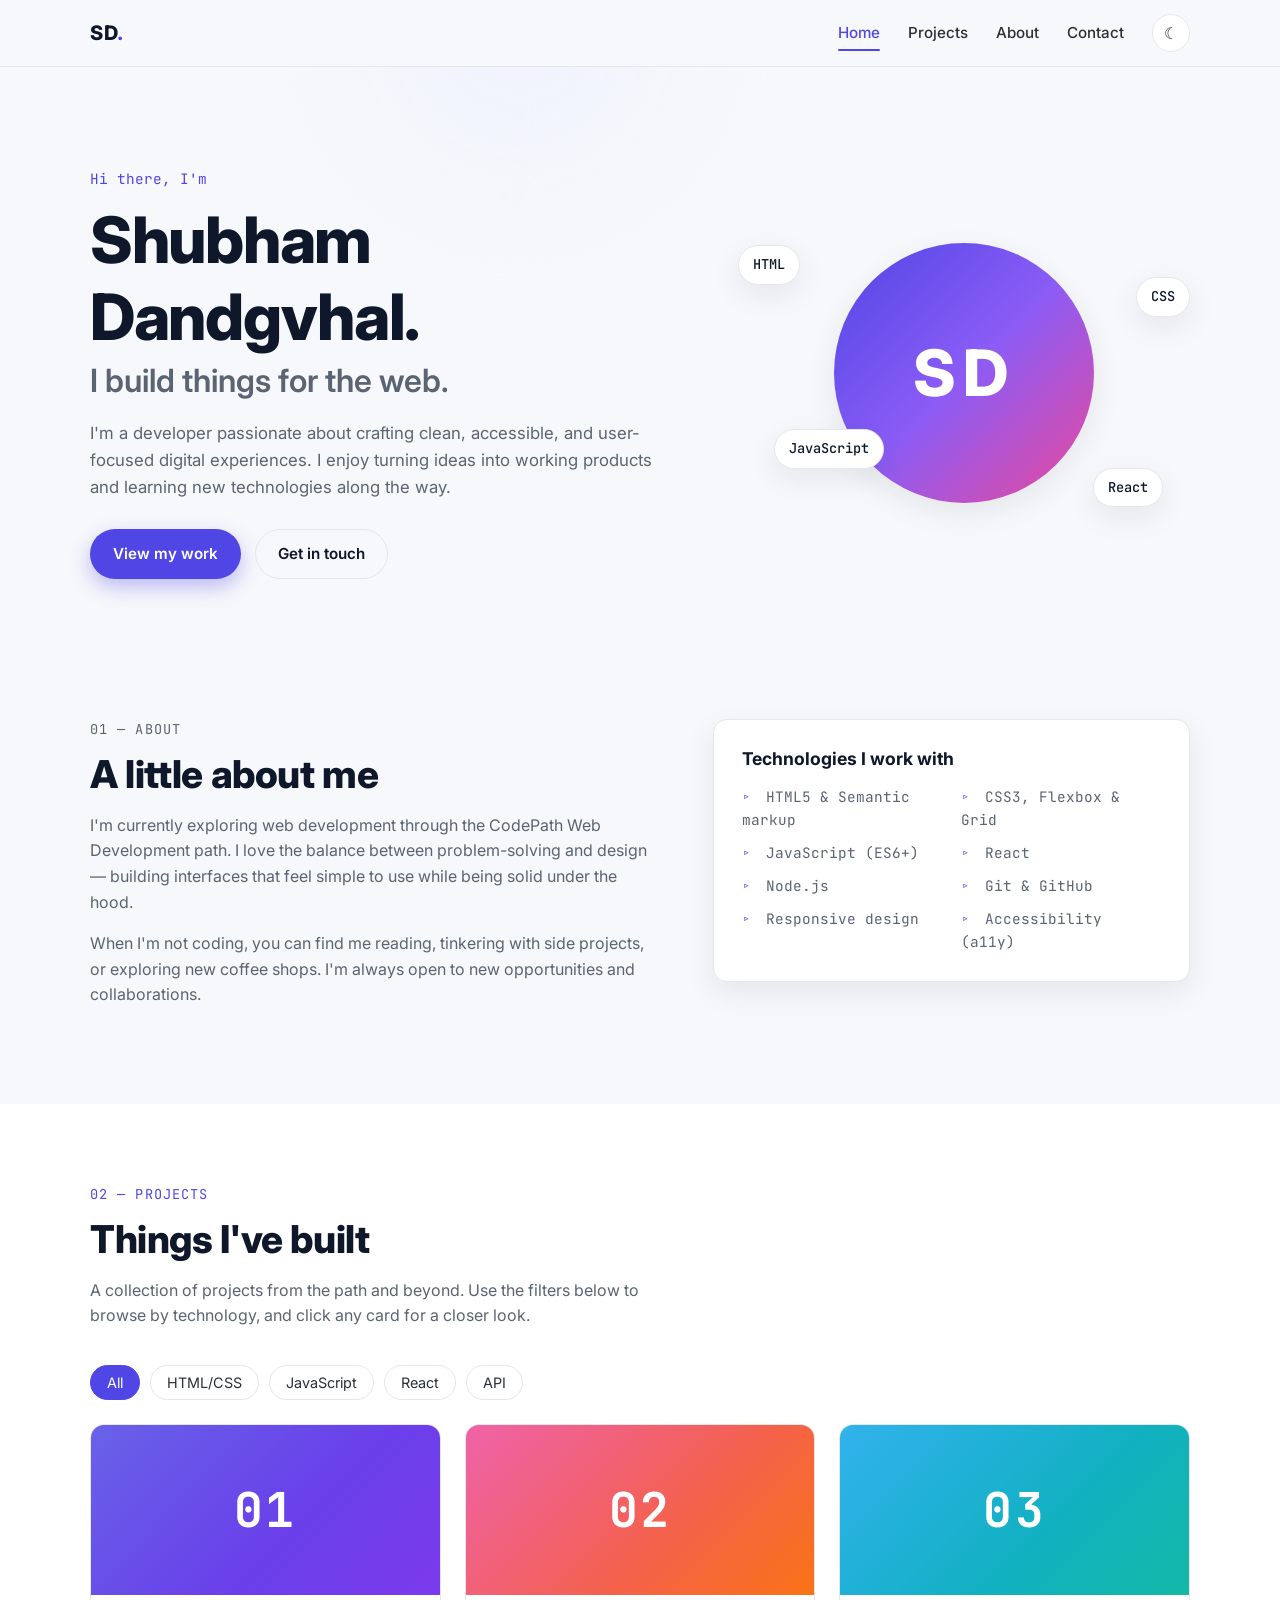
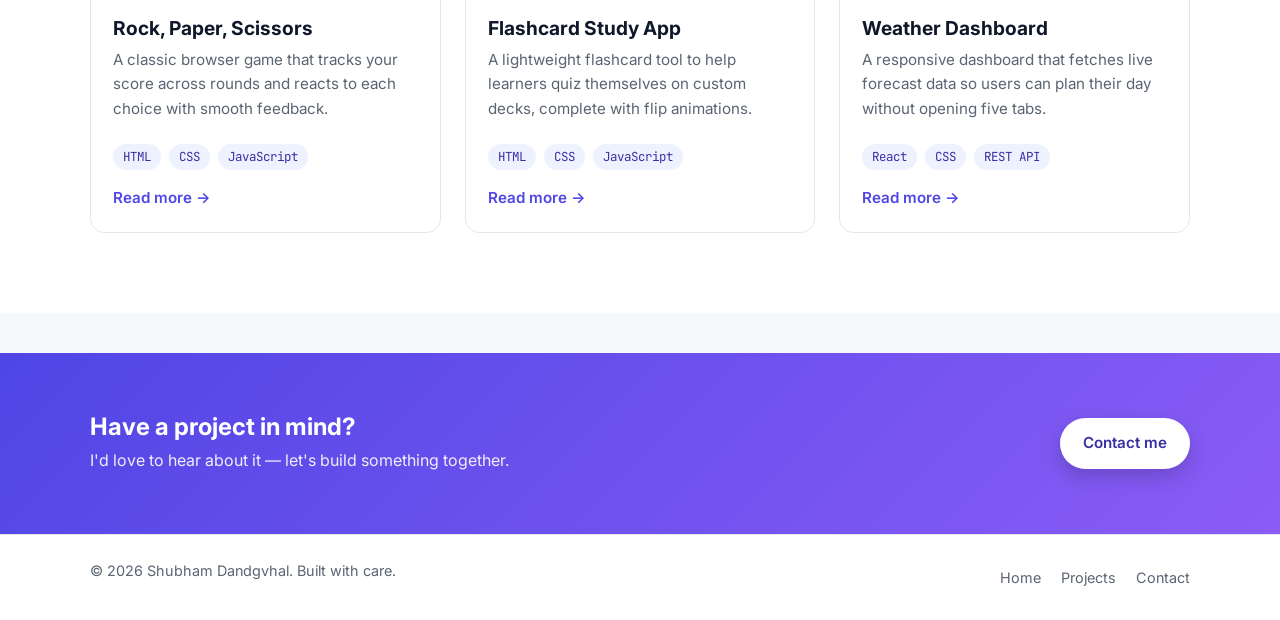
==== index.html @ f5898e4b "Build personal portfolio site Static portfolio built with HTML, CSS, and vanilla JavaScript: - Home " ====
<!DOCTYPE html>
<html lang="en">
<head>
  <meta charset="UTF-8" />
  <meta name="viewport" content="width=device-width, initial-scale=1.0" />
  <title>Shubham Dandgvhal — Portfolio</title>
  <meta name="description" content="Personal portfolio of Shubham Dandgvhal — web developer and software engineer." />
  <link rel="stylesheet" href="css/styles.css" />
  <link rel="preconnect" href="https://fonts.googleapis.com" />
  <link rel="preconnect" href="https://fonts.gstatic.com" crossorigin />
  <link href="https://fonts.googleapis.com/css2?family=Inter:wght@400;500;600;700;800&family=JetBrains+Mono:wght@400;500&display=swap" rel="stylesheet" />
</head>
<body>
  <header class="site-header">
    <div class="container nav">
      <a href="index.html" class="logo">SD<span class="dot">.</span></a>
      <button class="nav-toggle" aria-label="Toggle navigation" aria-expanded="false">
        <span></span><span></span><span></span>
      </button>
      <nav class="nav-links" aria-label="Primary">
        <a href="index.html" class="active">Home</a>
        <a href="index.html#projects">Projects</a>
        <a href="index.html#about">About</a>
        <a href="contact.html">Contact</a>
      </nav>
    </div>
  </header>

  <main>
    <section class="hero">
      <div class="container hero-grid">
        <div class="hero-text">
          <p class="eyebrow">Hi there, I'm</p>
          <h1>Shubham Dandgvhal.</h1>
          <h2 class="tagline">I build things for the web.</h2>
          <p class="lead">
            I'm a developer passionate about crafting clean, accessible, and
            user-focused digital experiences. I enjoy turning ideas into working
            products and learning new technologies along the way.
          </p>
          <div class="hero-cta">
            <a href="#projects" class="btn btn-primary">View my work</a>
            <a href="contact.html" class="btn btn-ghost">Get in touch</a>
          </div>
        </div>
        <div class="hero-visual" aria-hidden="true">
          <div class="avatar">
            <span class="avatar-initials">SD</span>
          </div>
          <div class="floating-tag tag-1">HTML</div>
          <div class="floating-tag tag-2">CSS</div>
          <div class="floating-tag tag-3">JavaScript</div>
          <div class="floating-tag tag-4">React</div>
        </div>
      </div>
    </section>

    <section id="about" class="section">
      <div class="container about-grid">
        <div>
          <p class="section-eyebrow">01 — About</p>
          <h2 class="section-title">A little about me</h2>
          <p>
            I'm currently exploring web development through the CodePath Web
            Development path. I love the balance between problem-solving and
            design — building interfaces that feel simple to use while being
            solid under the hood.
          </p>
          <p>
            When I'm not coding, you can find me reading, tinkering with side
            projects, or exploring new coffee shops. I'm always open to new
            opportunities and collaborations.
          </p>
        </div>
        <div class="skills">
          <h3>Technologies I work with</h3>
          <ul class="skill-list">
            <li>HTML5 &amp; Semantic markup</li>
            <li>CSS3, Flexbox &amp; Grid</li>
            <li>JavaScript (ES6+)</li>
            <li>React</li>
            <li>Node.js</li>
            <li>Git &amp; GitHub</li>
            <li>Responsive design</li>
            <li>Accessibility (a11y)</li>
          </ul>
        </div>
      </div>
    </section>

    <section id="projects" class="section section-alt">
      <div class="container">
        <p class="section-eyebrow">02 — Projects</p>
        <h2 class="section-title">Things I've built</h2>
        <p class="section-sub">
          A collection of projects from the path and beyond. Use the filters
          below to browse by technology, and click any card for a closer look.
        </p>

        <div class="filter-bar" role="tablist" aria-label="Filter projects">
          <button class="filter-btn active" type="button" data-filter="all">All</button>
          <button class="filter-btn" type="button" data-filter="html">HTML/CSS</button>
          <button class="filter-btn" type="button" data-filter="javascript">JavaScript</button>
          <button class="filter-btn" type="button" data-filter="react">React</button>
          <button class="filter-btn" type="button" data-filter="api">API</button>
        </div>

        <div class="project-grid">
          <article class="project-card" data-tags="html css javascript">
            <div class="project-thumb thumb-1" aria-hidden="true">
              <span>01</span>
            </div>
            <div class="project-body">
              <h3>Rock, Paper, Scissors</h3>
              <p>
                A classic browser game that tracks your score across rounds and
                reacts to each choice with smooth feedback.
              </p>
              <ul class="tech-list">
                <li>HTML</li><li>CSS</li><li>JavaScript</li>
              </ul>
              <a href="projects/rock-paper-scissors.html" class="card-link">
                Read more <span aria-hidden="true">→</span>
              </a>
            </div>
          </article>

          <article class="project-card" data-tags="html css javascript">
            <div class="project-thumb thumb-2" aria-hidden="true">
              <span>02</span>
            </div>
            <div class="project-body">
              <h3>Flashcard Study App</h3>
              <p>
                A lightweight flashcard tool to help learners quiz themselves on
                custom decks, complete with flip animations.
              </p>
              <ul class="tech-list">
                <li>HTML</li><li>CSS</li><li>JavaScript</li>
              </ul>
              <a href="projects/flashcards.html" class="card-link">
                Read more <span aria-hidden="true">→</span>
              </a>
            </div>
          </article>

          <article class="project-card" data-tags="react css api javascript">
            <div class="project-thumb thumb-3" aria-hidden="true">
              <span>03</span>
            </div>
            <div class="project-body">
              <h3>Weather Dashboard</h3>
              <p>
                A responsive dashboard that fetches live forecast data so users
                can plan their day without opening five tabs.
              </p>
              <ul class="tech-list">
                <li>React</li><li>CSS</li><li>REST API</li>
              </ul>
              <a href="projects/weather-dashboard.html" class="card-link">
                Read more <span aria-hidden="true">→</span>
              </a>
            </div>
          </article>
        </div>
      </div>
    </section>

    <section class="cta-band">
      <div class="container cta-inner">
        <div>
          <h2>Have a project in mind?</h2>
          <p>I'd love to hear about it — let's build something together.</p>
        </div>
        <a href="contact.html" class="btn btn-primary">Contact me</a>
      </div>
    </section>
  </main>

  <footer class="site-footer">
    <div class="container footer-inner">
      <p>&copy; <span id="year"></span> Shubham Dandgvhal. Built with care.</p>
      <ul class="footer-links">
        <li><a href="index.html">Home</a></li>
        <li><a href="index.html#projects">Projects</a></li>
        <li><a href="contact.html">Contact</a></li>
      </ul>
    </div>
  </footer>

  <script src="js/script.js"></script>
</body>
</html>
---- css/styles.css ----
/* =========================================================
   Portfolio — Shubham Dandgvhal
   A clean, responsive, accessible theme.
   ========================================================= */

/* ---------- Reset & base ---------- */
*, *::before, *::after { box-sizing: border-box; }
html { scroll-behavior: smooth; }
body {
  margin: 0;
  font-family: 'Inter', system-ui, -apple-system, Segoe UI, Roboto, sans-serif;
  color: var(--text);
  background: var(--bg);
  line-height: 1.6;
  -webkit-font-smoothing: antialiased;
  transition: background 0.25s ease, color 0.25s ease;
}
img { max-width: 100%; display: block; }
a { color: var(--accent); text-decoration: none; }
a:hover { text-decoration: underline; }
h1, h2, h3, h4 { line-height: 1.2; margin: 0 0 0.5em; color: var(--heading); }
p { margin: 0 0 1em; }
ul { margin: 0; padding: 0; list-style: none; }

/* ---------- Theme variables ---------- */
:root {
  --bg: #f7f8fb;
  --bg-alt: #ffffff;
  --surface: #ffffff;
  --text: #2a2f3a;
  --muted: #5b6472;
  --heading: #0f172a;
  --border: #e5e7eb;
  --accent: #4f46e5;
  --accent-soft: #eef2ff;
  --accent-strong: #3730a3;
  --shadow: 0 10px 30px rgba(15, 23, 42, 0.08);
  --radius: 14px;
  --radius-sm: 8px;
  --max-width: 1100px;
}
[data-theme="dark"] {
  --bg: #0b0f1a;
  --bg-alt: #111827;
  --surface: #161d2e;
  --text: #d7dce6;
  --muted: #9aa3b2;
  --heading: #f4f6fb;
  --border: #1f2a40;
  --accent: #8b8cff;
  --accent-soft: #1b2240;
  --accent-strong: #c4c5ff;
  --shadow: 0 10px 30px rgba(0, 0, 0, 0.45);
}

/* ---------- Layout ---------- */
.container {
  width: min(var(--max-width), 92%);
  margin-inline: auto;
}
.section { padding: 80px 0; }
.section-alt { background: var(--bg-alt); }
.page-top { padding-top: 120px; }

/* ---------- Header / Nav ---------- */
.site-header {
  position: sticky;
  top: 0;
  z-index: 50;
  background: color-mix(in srgb, var(--bg) 85%, transparent);
  backdrop-filter: blur(12px);
  -webkit-backdrop-filter: blur(12px);
  border-bottom: 1px solid var(--border);
}
.nav {
  display: flex;
  justify-content: space-between;
  align-items: center;
  padding: 14px 0;
  gap: 12px;
}
.logo {
  font-weight: 800;
  font-size: 1.25rem;
  color: var(--heading);
  letter-spacing: 0.5px;
}
.logo:hover { text-decoration: none; }
.logo .dot { color: var(--accent); }
.nav-links {
  display: flex;
  gap: 28px;
  align-items: center;
}
.nav-links a {
  color: var(--text);
  font-weight: 500;
  font-size: 0.95rem;
  position: relative;
}
.nav-links a:hover { color: var(--accent); text-decoration: none; }
.nav-links a.active { color: var(--accent); }
.nav-links a.active::after {
  content: '';
  position: absolute;
  left: 0; right: 0; bottom: -6px;
  height: 2px; background: var(--accent);
  border-radius: 2px;
}
.theme-toggle {
  background: var(--surface);
  border: 1px solid var(--border);
  color: var(--text);
  width: 38px; height: 38px;
  border-radius: 50%;
  cursor: pointer;
  font-size: 1rem;
  display: inline-flex;
  align-items: center;
  justify-content: center;
  transition: transform 0.2s ease, background 0.2s ease;
}
.theme-toggle:hover { transform: rotate(15deg); background: var(--accent-soft); }

.nav-toggle {
  display: none;
  background: transparent;
  border: 0;
  width: 40px; height: 40px;
  cursor: pointer;
  padding: 8px;
}
.nav-toggle span {
  display: block;
  height: 2px;
  background: var(--heading);
  margin: 5px 0;
  border-radius: 2px;
  transition: transform 0.2s ease, opacity 0.2s ease;
}
.nav-toggle[aria-expanded="true"] span:nth-child(1) { transform: translateY(7px) rotate(45deg); }
.nav-toggle[aria-expanded="true"] span:nth-child(2) { opacity: 0; }
.nav-toggle[aria-expanded="true"] span:nth-child(3) { transform: translateY(-7px) rotate(-45deg); }

/* ---------- Buttons ---------- */
.btn {
  display: inline-block;
  padding: 12px 22px;
  border-radius: 999px;
  font-weight: 600;
  font-size: 0.95rem;
  cursor: pointer;
  border: 1px solid transparent;
  transition: transform 0.15s ease, background 0.2s ease, box-shadow 0.2s ease, color 0.2s ease;
}
.btn:hover { text-decoration: none; transform: translateY(-1px); }
.btn-primary {
  background: var(--accent);
  color: #fff;
  box-shadow: 0 8px 20px rgba(79, 70, 229, 0.35);
}
.btn-primary:hover { background: var(--accent-strong); color: #fff; }
.btn-ghost {
  background: transparent;
  color: var(--heading);
  border-color: var(--border);
}
.btn-ghost:hover { background: var(--accent-soft); color: var(--accent-strong); }

/* ---------- Hero ---------- */
.hero { padding: 100px 0 60px; position: relative; overflow: hidden; }
.hero::before {
  content: '';
  position: absolute;
  inset: -50% 40% auto auto;
  width: 500px; height: 500px;
  background: radial-gradient(circle, var(--accent-soft), transparent 60%);
  filter: blur(40px);
  z-index: 0;
}
.hero-grid {
  display: grid;
  grid-template-columns: 1.3fr 1fr;
  gap: 60px;
  align-items: center;
  position: relative;
  z-index: 1;
}
.eyebrow {
  color: var(--accent);
  font-family: 'JetBrains Mono', monospace;
  font-size: 0.9rem;
  margin-bottom: 12px;
}
.hero h1 {
  font-size: clamp(2.4rem, 5vw, 4rem);
  font-weight: 800;
  margin-bottom: 6px;
  letter-spacing: -0.02em;
}
.tagline {
  font-size: clamp(1.4rem, 3vw, 2rem);
  color: var(--muted);
  font-weight: 600;
  margin-bottom: 20px;
}
.lead {
  font-size: 1.05rem;
  max-width: 52ch;
  color: var(--muted);
  margin-bottom: 28px;
}
.hero-cta {
  display: flex;
  gap: 14px;
  flex-wrap: wrap;
}

.hero-visual {
  position: relative;
  display: flex;
  align-items: center;
  justify-content: center;
  min-height: 320px;
}
.avatar {
  width: 260px;
  height: 260px;
  border-radius: 50%;
  background: linear-gradient(135deg, var(--accent), #8b5cf6 50%, #ec4899);
  display: flex;
  align-items: center;
  justify-content: center;
  color: #fff;
  font-size: 4rem;
  font-weight: 800;
  letter-spacing: 0.1em;
  box-shadow: var(--shadow);
  position: relative;
  animation: floaty 6s ease-in-out infinite;
}
@keyframes floaty {
  0%, 100% { transform: translateY(0); }
  50% { transform: translateY(-10px); }
}
.floating-tag {
  position: absolute;
  background: var(--surface);
  border: 1px solid var(--border);
  color: var(--heading);
  padding: 8px 14px;
  border-radius: 999px;
  font-family: 'JetBrains Mono', monospace;
  font-size: 0.85rem;
  font-weight: 500;
  box-shadow: var(--shadow);
  animation: floaty 5s ease-in-out infinite;
}
.tag-1 { top: 10%; left: 0; animation-delay: 0s; }
.tag-2 { top: 20%; right: 0; animation-delay: 1.2s; }
.tag-3 { bottom: 20%; left: 8%; animation-delay: 0.6s; }
.tag-4 { bottom: 8%; right: 6%; animation-delay: 1.8s; }

/* ---------- Section titles ---------- */
.section-eyebrow {
  color: var(--accent);
  font-family: 'JetBrains Mono', monospace;
  font-size: 0.85rem;
  margin-bottom: 10px;
  text-transform: uppercase;
  letter-spacing: 0.08em;
}
.section-title {
  font-size: clamp(1.8rem, 3vw, 2.4rem);
  font-weight: 800;
  margin-bottom: 16px;
  letter-spacing: -0.01em;
}
.section-sub {
  max-width: 60ch;
  color: var(--muted);
  margin-bottom: 36px;
}

/* ---------- About ---------- */
.about-grid {
  display: grid;
  grid-template-columns: 1.2fr 1fr;
  gap: 50px;
  align-items: start;
}
.about-grid p { color: var(--muted); }
.skills {
  background: var(--surface);
  padding: 28px;
  border-radius: var(--radius);
  border: 1px solid var(--border);
  box-shadow: var(--shadow);
}
.skills h3 { font-size: 1.1rem; margin-bottom: 16px; }
.skill-list {
  display: grid;
  grid-template-columns: 1fr 1fr;
  gap: 10px 20px;
  font-family: 'JetBrains Mono', monospace;
  font-size: 0.9rem;
  color: var(--muted);
}
.skill-list li::before {
  content: '▹ ';
  color: var(--accent);
  margin-right: 6px;
}

/* ---------- Project filter ---------- */
.filter-bar {
  display: flex;
  gap: 10px;
  flex-wrap: wrap;
  margin-bottom: 24px;
}
.filter-btn {
  background: var(--surface);
  border: 1px solid var(--border);
  color: var(--text);
  padding: 8px 16px;
  border-radius: 999px;
  cursor: pointer;
  font-family: inherit;
  font-size: 0.9rem;
  transition: all 0.2s ease;
}
.filter-btn:hover { border-color: var(--accent); color: var(--accent); }
.filter-btn.active {
  background: var(--accent);
  color: #fff;
  border-color: var(--accent);
}

/* ---------- Projects ---------- */
.project-grid {
  display: grid;
  grid-template-columns: repeat(auto-fit, minmax(280px, 1fr));
  gap: 24px;
}
.project-card {
  background: var(--surface);
  border: 1px solid var(--border);
  border-radius: var(--radius);
  overflow: hidden;
  display: flex;
  flex-direction: column;
  transition: transform 0.25s ease, box-shadow 0.25s ease, border-color 0.25s ease;
}
.project-card.hidden { display: none; }
.project-card:hover {
  transform: translateY(-6px);
  box-shadow: var(--shadow);
  border-color: color-mix(in srgb, var(--accent) 40%, var(--border));
}
.project-thumb {
  height: 170px;
  display: flex;
  align-items: center;
  justify-content: center;
  color: #fff;
  font-family: 'JetBrains Mono', monospace;
  font-size: 3rem;
  font-weight: 700;
  letter-spacing: 0.05em;
  position: relative;
  overflow: hidden;
}
.project-thumb::after {
  content: '';
  position: absolute;
  inset: 0;
  background: linear-gradient(135deg, rgba(255,255,255,0.15), transparent 60%);
}
.project-thumb span { position: relative; z-index: 1; }
.thumb-1 { background: linear-gradient(135deg, #4f46e5, #7c3aed); }
.thumb-2 { background: linear-gradient(135deg, #ec4899, #f97316); }
.thumb-3 { background: linear-gradient(135deg, #0ea5e9, #14b8a6); }
.thumb-4 { background: linear-gradient(135deg, #22c55e, #06b6d4); }
.project-body { padding: 22px; display: flex; flex-direction: column; flex: 1; }
.project-body h3 { font-size: 1.2rem; margin-bottom: 8px; }
.project-body p { color: var(--muted); font-size: 0.95rem; }
.tech-list {
  display: flex;
  flex-wrap: wrap;
  gap: 8px;
  margin: 8px 0 16px;
  font-family: 'JetBrains Mono', monospace;
  font-size: 0.78rem;
  color: var(--muted);
}
.tech-list li {
  background: var(--accent-soft);
  color: var(--accent-strong);
  padding: 3px 10px;
  border-radius: 999px;
}
.card-link {
  margin-top: auto;
  font-weight: 600;
  font-size: 0.95rem;
  color: var(--accent);
}
.card-link:hover { text-decoration: none; color: var(--accent-strong); }

/* ---------- CTA band ---------- */
.cta-band {
  background: linear-gradient(135deg, var(--accent), #8b5cf6);
  color: #fff;
  padding: 60px 0;
  margin-top: 40px;
}
.cta-band h2 { color: #fff; margin-bottom: 6px; }
.cta-band p { color: rgba(255,255,255,0.9); margin: 0; }
.cta-inner {
  display: flex;
  justify-content: space-between;
  align-items: center;
  gap: 24px;
  flex-wrap: wrap;
}
.cta-band .btn-primary {
  background: #fff;
  color: var(--accent-strong);
  box-shadow: 0 8px 20px rgba(0,0,0,0.18);
}
.cta-band .btn-primary:hover { background: #f5f3ff; color: var(--accent-strong); }

/* ---------- Footer ---------- */
.site-footer {
  border-top: 1px solid var(--border);
  padding: 24px 0;
  background: var(--bg-alt);
}
.footer-inner {
  display: flex;
  justify-content: space-between;
  align-items: center;
  gap: 12px;
  flex-wrap: wrap;
  font-size: 0.9rem;
  color: var(--muted);
}
.footer-links { display: flex; gap: 20px; }
.footer-links a { color: var(--muted); }
.footer-links a:hover { color: var(--accent); }

/* ---------- Contact page ---------- */
.contact-grid {
  display: grid;
  grid-template-columns: repeat(auto-fit, minmax(200px, 1fr));
  gap: 18px;
  margin: 30px 0 50px;
}
.contact-card {
  background: var(--surface);
  border: 1px solid var(--border);
  border-radius: var(--radius);
  padding: 24px;
  color: var(--text);
  transition: transform 0.2s ease, border-color 0.2s ease, box-shadow 0.2s ease;
  display: block;
}
.contact-card:hover {
  transform: translateY(-4px);
  text-decoration: none;
  border-color: var(--accent);
  box-shadow: var(--shadow);
}
.contact-card h3 { font-size: 1.05rem; margin-bottom: 4px; }
.contact-card p { color: var(--muted); font-size: 0.9rem; margin: 0; }
.contact-icon {
  width: 44px; height: 44px;
  border-radius: 12px;
  background: var(--accent-soft);
  color: var(--accent-strong);
  font-weight: 800;
  font-family: 'JetBrains Mono', monospace;
  display: inline-flex;
  align-items: center;
  justify-content: center;
  margin-bottom: 14px;
}

.contact-form-wrap {
  background: var(--surface);
  border: 1px solid var(--border);
  border-radius: var(--radius);
  padding: 32px;
  max-width: 640px;
  box-shadow: var(--shadow);
}
.contact-form-wrap h2 { margin-bottom: 4px; }
.contact-form-wrap .muted { color: var(--muted); font-size: 0.9rem; margin-bottom: 20px; }
.contact-form label {
  display: block;
  font-size: 0.9rem;
  font-weight: 500;
  color: var(--heading);
  margin-bottom: 14px;
}
.contact-form input,
.contact-form textarea {
  width: 100%;
  margin-top: 6px;
  padding: 11px 14px;
  background: var(--bg);
  border: 1px solid var(--border);
  border-radius: var(--radius-sm);
  font: inherit;
  color: var(--text);
  transition: border-color 0.15s ease, box-shadow 0.15s ease;
}
.contact-form input:focus,
.contact-form textarea:focus {
  outline: none;
  border-color: var(--accent);
  box-shadow: 0 0 0 3px var(--accent-soft);
}
.contact-form textarea { resize: vertical; min-height: 120px; }
.form-row { display: grid; grid-template-columns: 1fr 1fr; gap: 16px; }
.form-status {
  margin-top: 14px;
  font-size: 0.95rem;
  color: #16a34a;
  min-height: 1.2em;
}
.form-status.error { color: #dc2626; }

/* ---------- Project detail ---------- */
.project-hero {
  padding: 120px 0 40px;
}
.breadcrumb {
  font-size: 0.9rem;
  color: var(--muted);
  margin-bottom: 12px;
  font-family: 'JetBrains Mono', monospace;
}
.breadcrumb a { color: var(--muted); }
.breadcrumb a:hover { color: var(--accent); text-decoration: none; }
.project-hero h1 {
  font-size: clamp(2rem, 4vw, 3rem);
  letter-spacing: -0.01em;
  margin-bottom: 10px;
}
.project-hero .summary {
  font-size: 1.1rem;
  color: var(--muted);
  max-width: 60ch;
  margin-bottom: 24px;
}
.project-meta {
  display: flex;
  flex-wrap: wrap;
  gap: 28px;
  padding: 20px 0;
  border-top: 1px solid var(--border);
  border-bottom: 1px solid var(--border);
  margin-bottom: 40px;
  font-size: 0.9rem;
}
.project-meta strong {
  display: block;
  color: var(--muted);
  font-weight: 500;
  font-size: 0.8rem;
  text-transform: uppercase;
  letter-spacing: 0.06em;
  margin-bottom: 4px;
}
.project-content {
  display: grid;
  grid-template-columns: 2fr 1fr;
  gap: 50px;
  padding-bottom: 80px;
}
.project-content h2 {
  font-size: 1.4rem;
  margin-top: 28px;
}
.project-content h2:first-child { margin-top: 0; }
.project-content p, .project-content li { color: var(--muted); }
.project-content ul {
  list-style: disc;
  padding-left: 20px;
}
.project-content li { margin-bottom: 6px; }
.project-sidebar {
  background: var(--surface);
  border: 1px solid var(--border);
  border-radius: var(--radius);
  padding: 24px;
  box-shadow: var(--shadow);
  height: fit-content;
  position: sticky;
  top: 90px;
}
.project-sidebar h3 { font-size: 1rem; margin-bottom: 12px; }
.project-sidebar .tech-list { margin-bottom: 20px; font-size: 0.85rem; }
.project-nav {
  display: flex;
  justify-content: space-between;
  gap: 12px;
  padding: 24px 0;
  border-top: 1px solid var(--border);
  font-size: 0.95rem;
}
.project-nav a { color: var(--muted); font-weight: 500; }
.project-nav a:hover { color: var(--accent); text-decoration: none; }

/* ---------- Responsive ---------- */
@media (max-width: 820px) {
  .hero { padding: 70px 0 40px; }
  .hero-grid { grid-template-columns: 1fr; gap: 40px; }
  .hero-visual { order: -1; min-height: 280px; }
  .avatar { width: 200px; height: 200px; font-size: 3rem; }
  .about-grid, .project-content { grid-template-columns: 1fr; gap: 30px; }
  .project-sidebar { position: static; }
  .form-row { grid-template-columns: 1fr; }
  .section { padding: 60px 0; }

  .nav-toggle { display: inline-block; }
  .nav-links {
    position: absolute;
    top: 100%;
    left: 0; right: 0;
    background: var(--surface);
    border-bottom: 1px solid var(--border);
    flex-direction: column;
    gap: 0;
    padding: 10px 0;
    max-height: 0;
    overflow: hidden;
    transition: max-height 0.25s ease;
  }
  .nav-links.open { max-height: 400px; }
  .nav-links a {
    padding: 12px 6%;
    width: 100%;
  }
  .nav-links a.active::after { display: none; }
  .footer-inner { text-align: center; }
}

/* ---------- Reduced motion ---------- */
@media (prefers-reduced-motion: reduce) {
  *, *::before, *::after {
    animation-duration: 0.01ms !important;
    transition-duration: 0.01ms !important;
    scroll-behavior: auto !important;
  }
}
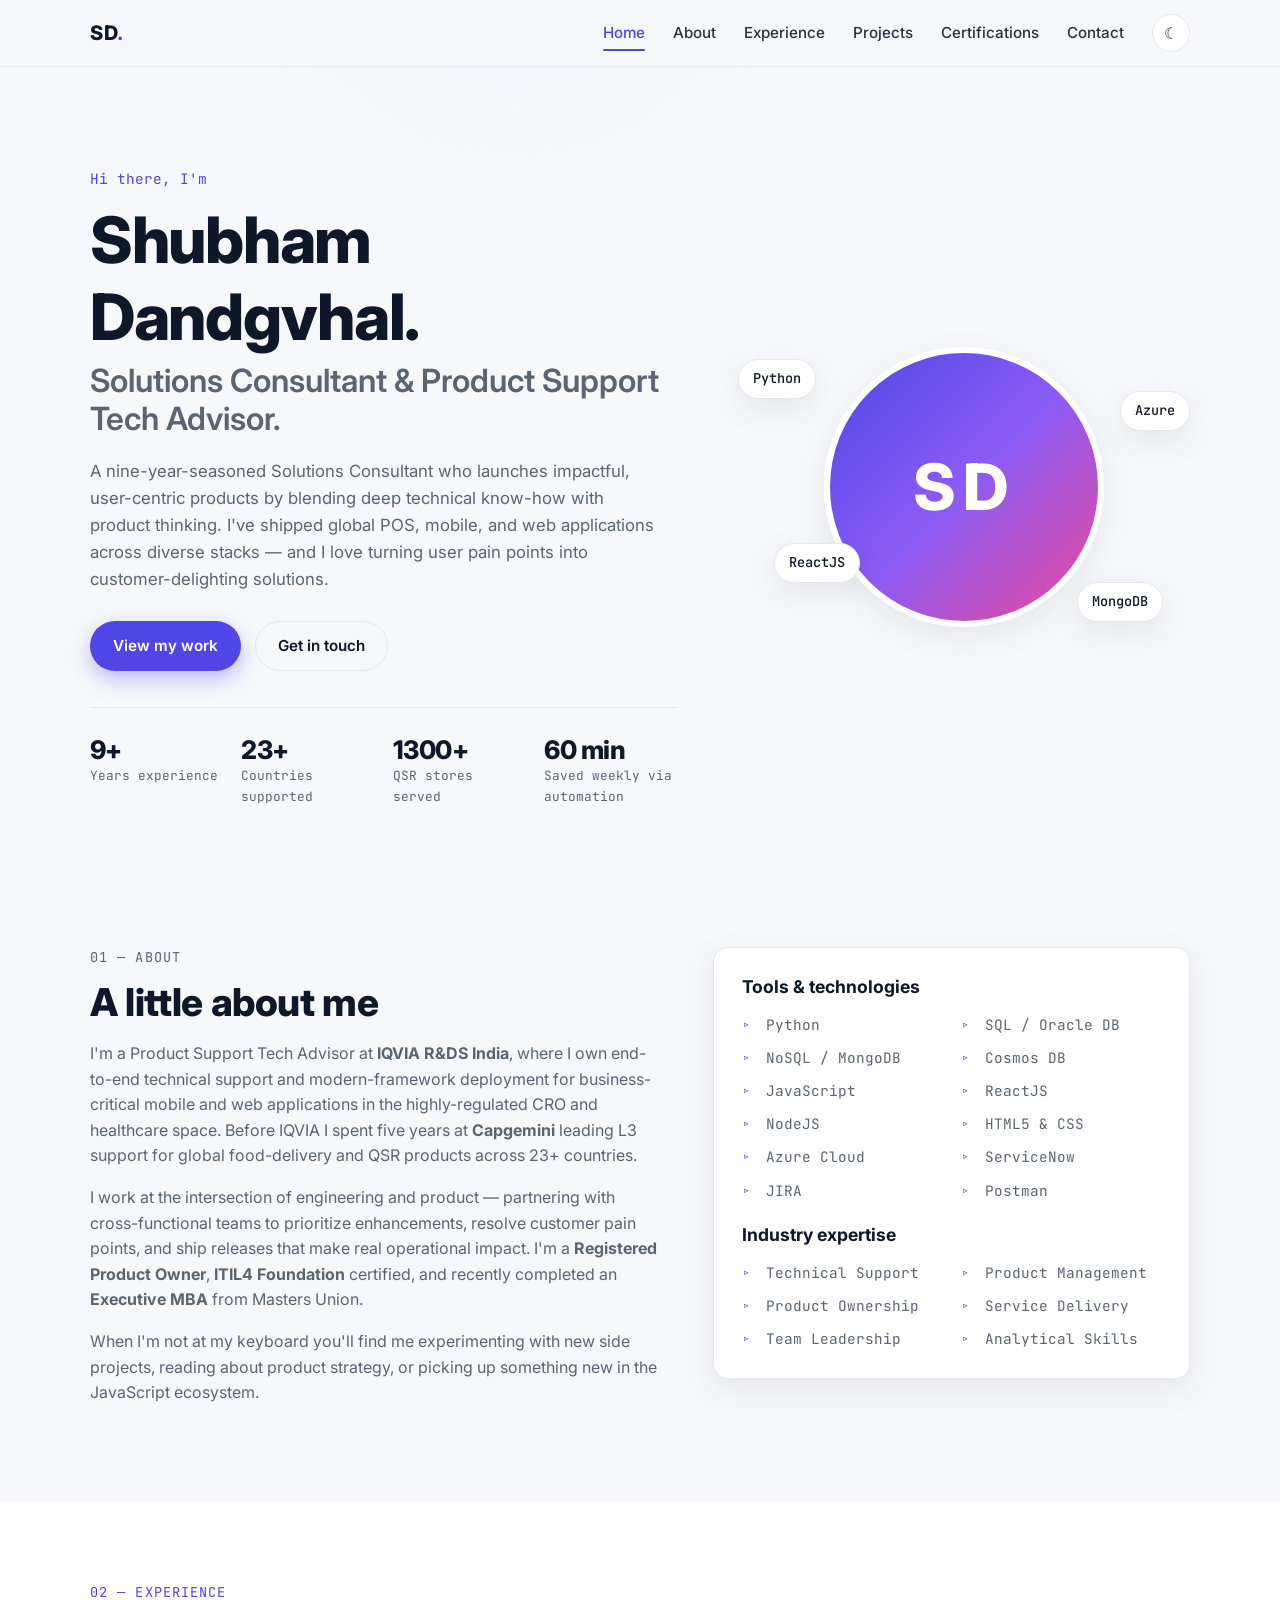
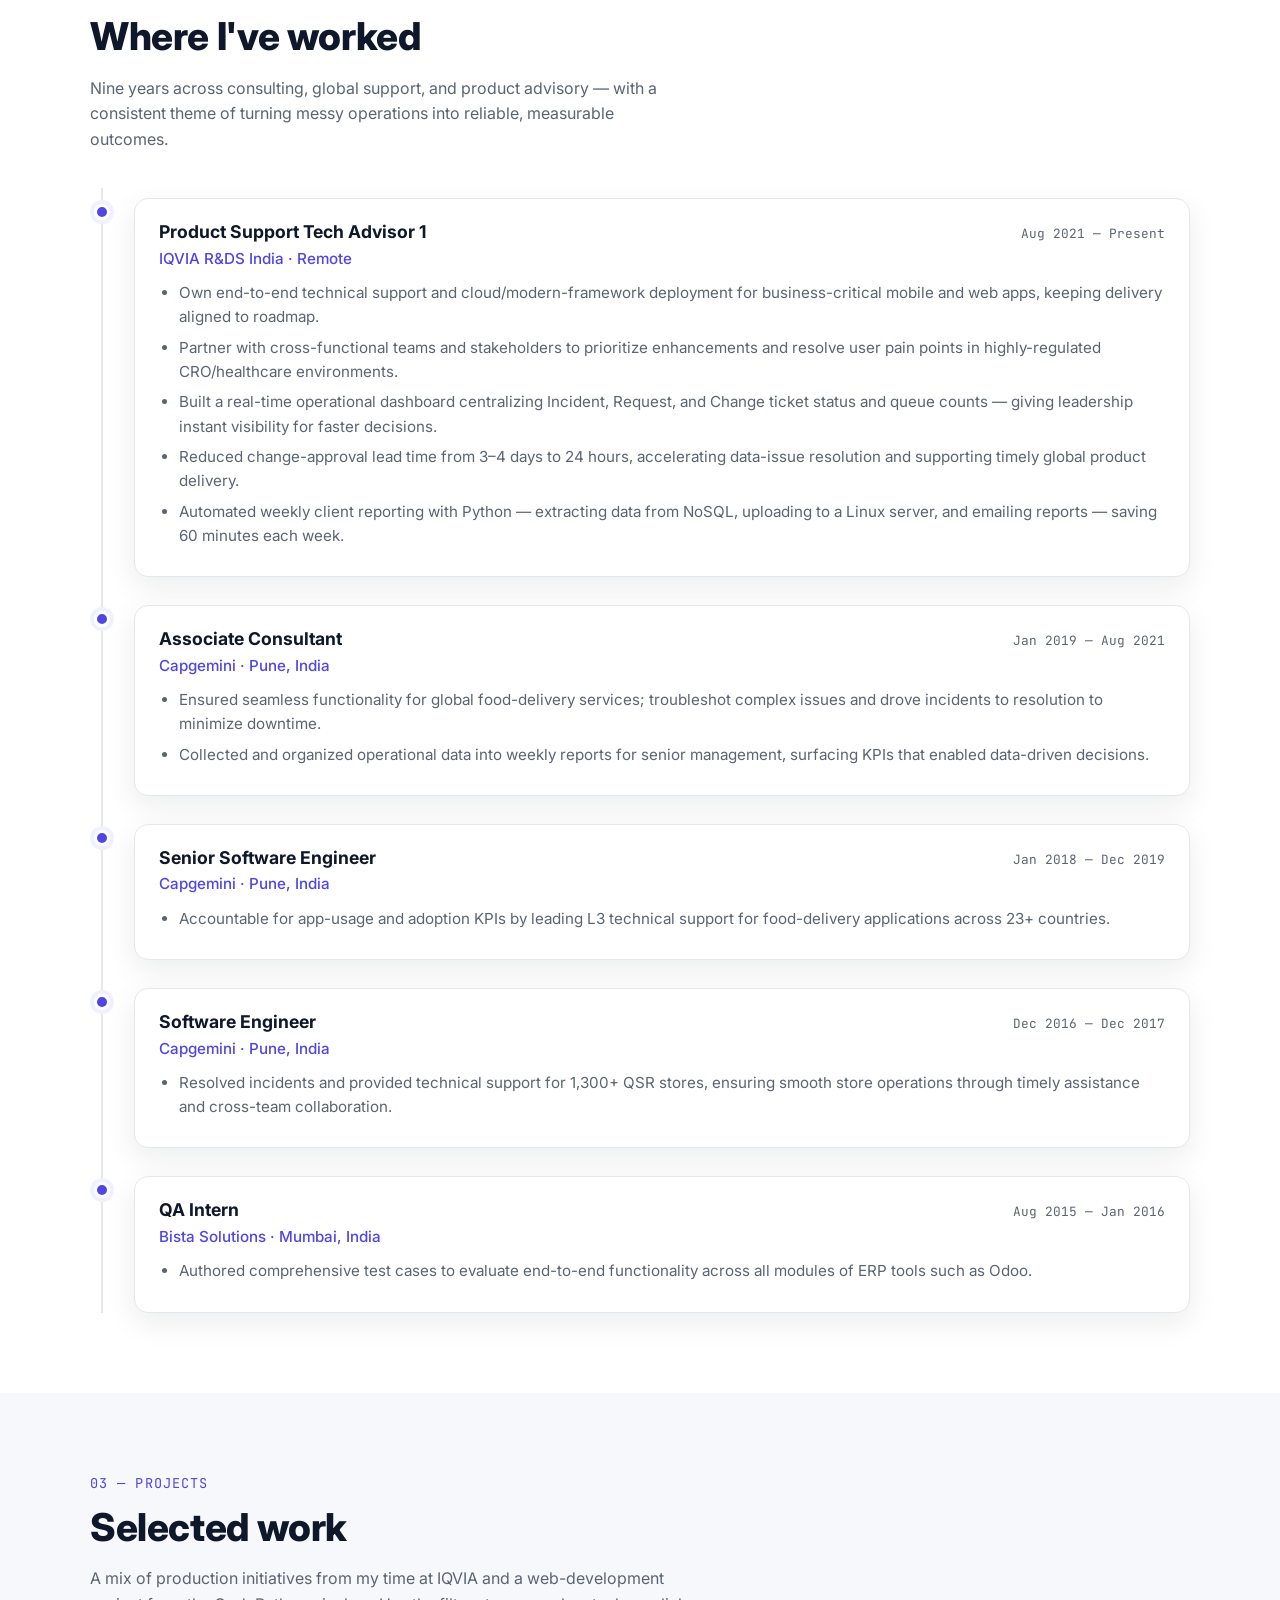
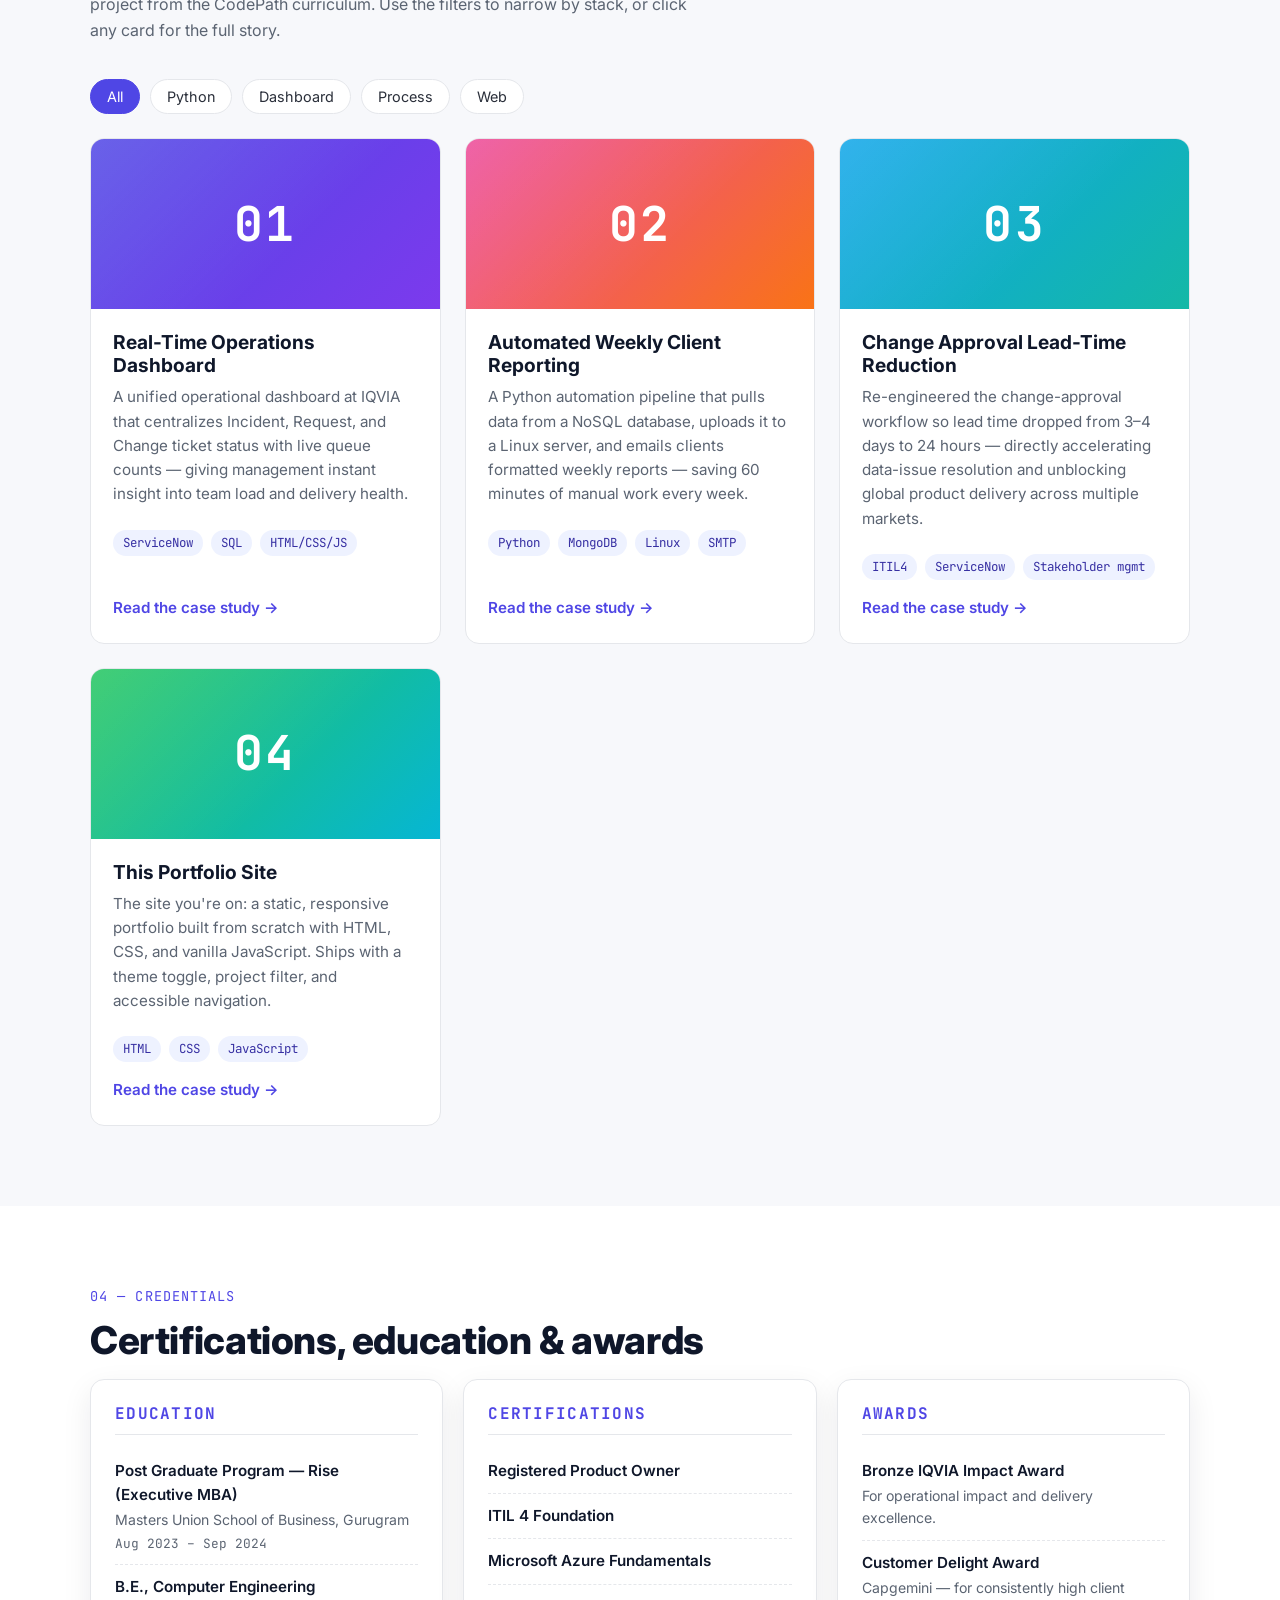
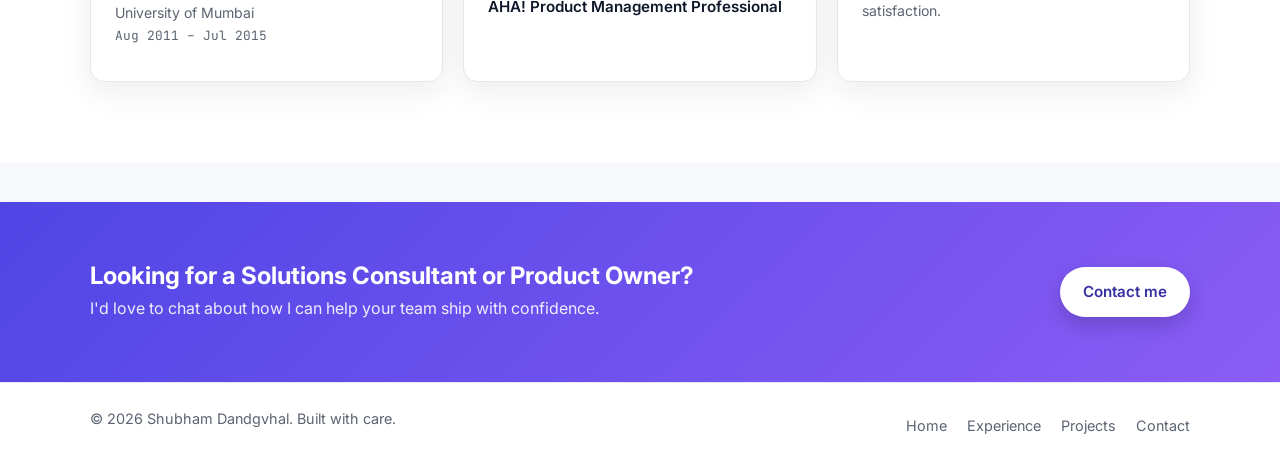
==== commit d2524ac7: "Personalize portfolio with real bio, experience, and case studies - Replace placeholder copy with Sh" ====
--- a/index.html
+++ b/index.html
@@ -3,8 +3,8 @@
 <head>
   <meta charset="UTF-8" />
   <meta name="viewport" content="width=device-width, initial-scale=1.0" />
-  <title>Shubham Dandgvhal — Portfolio</title>
-  <meta name="description" content="Personal portfolio of Shubham Dandgvhal — web developer and software engineer." />
+  <title>Shubham Dandgvhal — Solutions Consultant &amp; Product Support Tech Advisor</title>
+  <meta name="description" content="Portfolio of Shubham Dandgvhal — Solutions Consultant with nine years of experience launching user-centric POS, mobile, and web products across global, highly-regulated environments." />
   <link rel="stylesheet" href="css/styles.css" />
   <link rel="preconnect" href="https://fonts.googleapis.com" />
   <link rel="preconnect" href="https://fonts.gstatic.com" crossorigin />
@@ -19,8 +19,10 @@
       </button>
       <nav class="nav-links" aria-label="Primary">
         <a href="index.html" class="active">Home</a>
+        <a href="index.html#about">About</a>
+        <a href="index.html#experience">Experience</a>
         <a href="index.html#projects">Projects</a>
-        <a href="index.html#about">About</a>
+        <a href="index.html#certifications">Certifications</a>
         <a href="contact.html">Contact</a>
       </nav>
     </div>
@@ -32,25 +34,35 @@
         <div class="hero-text">
           <p class="eyebrow">Hi there, I'm</p>
           <h1>Shubham Dandgvhal.</h1>
-          <h2 class="tagline">I build things for the web.</h2>
+          <h2 class="tagline">Solutions Consultant &amp; Product Support Tech Advisor.</h2>
           <p class="lead">
-            I'm a developer passionate about crafting clean, accessible, and
-            user-focused digital experiences. I enjoy turning ideas into working
-            products and learning new technologies along the way.
+            A nine-year-seasoned Solutions Consultant who launches impactful,
+            user-centric products by blending deep technical know-how with
+            product thinking. I've shipped global POS, mobile, and web
+            applications across diverse stacks — and I love turning user pain
+            points into customer-delighting solutions.
           </p>
           <div class="hero-cta">
             <a href="#projects" class="btn btn-primary">View my work</a>
             <a href="contact.html" class="btn btn-ghost">Get in touch</a>
           </div>
-        </div>
-        <div class="hero-visual" aria-hidden="true">
-          <div class="avatar">
-            <span class="avatar-initials">SD</span>
-          </div>
-          <div class="floating-tag tag-1">HTML</div>
-          <div class="floating-tag tag-2">CSS</div>
-          <div class="floating-tag tag-3">JavaScript</div>
-          <div class="floating-tag tag-4">React</div>
+          <ul class="hero-stats" aria-label="Quick stats">
+            <li><strong>9+</strong><span>Years experience</span></li>
+            <li><strong>23+</strong><span>Countries supported</span></li>
+            <li><strong>1300+</strong><span>QSR stores served</span></li>
+            <li><strong>60 min</strong><span>Saved weekly via automation</span></li>
+          </ul>
+        </div>
+        <div class="hero-visual">
+          <div class="avatar avatar-photo">
+            <img src="images/profile.jpg" alt="Portrait of Shubham Dandgvhal"
+                 onerror="this.style.display='none'; this.parentNode.classList.add('avatar-fallback'); this.parentNode.querySelector('.avatar-initials').style.display='flex';" />
+            <span class="avatar-initials" aria-hidden="true">SD</span>
+          </div>
+          <div class="floating-tag tag-1" aria-hidden="true">Python</div>
+          <div class="floating-tag tag-2" aria-hidden="true">Azure</div>
+          <div class="floating-tag tag-3" aria-hidden="true">ReactJS</div>
+          <div class="floating-tag tag-4" aria-hidden="true">MongoDB</div>
         </div>
       </div>
     </section>
@@ -61,107 +73,295 @@
           <p class="section-eyebrow">01 — About</p>
           <h2 class="section-title">A little about me</h2>
           <p>
-            I'm currently exploring web development through the CodePath Web
-            Development path. I love the balance between problem-solving and
-            design — building interfaces that feel simple to use while being
-            solid under the hood.
+            I'm a Product Support Tech Advisor at <strong>IQVIA R&amp;DS India</strong>,
+            where I own end-to-end technical support and modern-framework
+            deployment for business-critical mobile and web applications in the
+            highly-regulated CRO and healthcare space. Before IQVIA I spent
+            five years at <strong>Capgemini</strong> leading L3 support for
+            global food-delivery and QSR products across 23+ countries.
           </p>
           <p>
-            When I'm not coding, you can find me reading, tinkering with side
-            projects, or exploring new coffee shops. I'm always open to new
-            opportunities and collaborations.
+            I work at the intersection of engineering and product — partnering
+            with cross-functional teams to prioritize enhancements, resolve
+            customer pain points, and ship releases that make real operational
+            impact. I'm a <strong>Registered Product Owner</strong>,
+            <strong>ITIL4 Foundation</strong> certified, and recently completed
+            an <strong>Executive MBA</strong> from Masters Union.
           </p>
+          <p>
+            When I'm not at my keyboard you'll find me experimenting with new
+            side projects, reading about product strategy, or picking up
+            something new in the JavaScript ecosystem.
+          </p>
         </div>
         <div class="skills">
-          <h3>Technologies I work with</h3>
+          <h3>Tools &amp; technologies</h3>
           <ul class="skill-list">
-            <li>HTML5 &amp; Semantic markup</li>
-            <li>CSS3, Flexbox &amp; Grid</li>
-            <li>JavaScript (ES6+)</li>
-            <li>React</li>
-            <li>Node.js</li>
-            <li>Git &amp; GitHub</li>
-            <li>Responsive design</li>
-            <li>Accessibility (a11y)</li>
+            <li>Python</li>
+            <li>SQL / Oracle DB</li>
+            <li>NoSQL / MongoDB</li>
+            <li>Cosmos DB</li>
+            <li>JavaScript</li>
+            <li>ReactJS</li>
+            <li>NodeJS</li>
+            <li>HTML5 &amp; CSS</li>
+            <li>Azure Cloud</li>
+            <li>ServiceNow</li>
+            <li>JIRA</li>
+            <li>Postman</li>
           </ul>
-        </div>
-      </div>
-    </section>
-
-    <section id="projects" class="section section-alt">
+          <h3 style="margin-top:22px;">Industry expertise</h3>
+          <ul class="skill-list">
+            <li>Technical Support</li>
+            <li>Product Management</li>
+            <li>Product Ownership</li>
+            <li>Service Delivery</li>
+            <li>Team Leadership</li>
+            <li>Analytical Skills</li>
+          </ul>
+        </div>
+      </div>
+    </section>
+
+    <section id="experience" class="section section-alt">
       <div class="container">
-        <p class="section-eyebrow">02 — Projects</p>
-        <h2 class="section-title">Things I've built</h2>
+        <p class="section-eyebrow">02 — Experience</p>
+        <h2 class="section-title">Where I've worked</h2>
         <p class="section-sub">
-          A collection of projects from the path and beyond. Use the filters
-          below to browse by technology, and click any card for a closer look.
+          Nine years across consulting, global support, and product advisory —
+          with a consistent theme of turning messy operations into reliable,
+          measurable outcomes.
+        </p>
+
+        <ol class="timeline">
+          <li class="timeline-item">
+            <div class="timeline-dot" aria-hidden="true"></div>
+            <div class="timeline-content">
+              <div class="timeline-head">
+                <h3>Product Support Tech Advisor 1</h3>
+                <span class="timeline-date">Aug 2021 — Present</span>
+              </div>
+              <p class="timeline-org">IQVIA R&amp;DS India · Remote</p>
+              <ul>
+                <li>Own end-to-end technical support and cloud/modern-framework deployment for business-critical mobile and web apps, keeping delivery aligned to roadmap.</li>
+                <li>Partner with cross-functional teams and stakeholders to prioritize enhancements and resolve user pain points in highly-regulated CRO/healthcare environments.</li>
+                <li>Built a real-time operational dashboard centralizing Incident, Request, and Change ticket status and queue counts — giving leadership instant visibility for faster decisions.</li>
+                <li>Reduced change-approval lead time from 3–4 days to 24 hours, accelerating data-issue resolution and supporting timely global product delivery.</li>
+                <li>Automated weekly client reporting with Python — extracting data from NoSQL, uploading to a Linux server, and emailing reports — saving 60 minutes each week.</li>
+              </ul>
+            </div>
+          </li>
+
+          <li class="timeline-item">
+            <div class="timeline-dot" aria-hidden="true"></div>
+            <div class="timeline-content">
+              <div class="timeline-head">
+                <h3>Associate Consultant</h3>
+                <span class="timeline-date">Jan 2019 — Aug 2021</span>
+              </div>
+              <p class="timeline-org">Capgemini · Pune, India</p>
+              <ul>
+                <li>Ensured seamless functionality for global food-delivery services; troubleshot complex issues and drove incidents to resolution to minimize downtime.</li>
+                <li>Collected and organized operational data into weekly reports for senior management, surfacing KPIs that enabled data-driven decisions.</li>
+              </ul>
+            </div>
+          </li>
+
+          <li class="timeline-item">
+            <div class="timeline-dot" aria-hidden="true"></div>
+            <div class="timeline-content">
+              <div class="timeline-head">
+                <h3>Senior Software Engineer</h3>
+                <span class="timeline-date">Jan 2018 — Dec 2019</span>
+              </div>
+              <p class="timeline-org">Capgemini · Pune, India</p>
+              <ul>
+                <li>Accountable for app-usage and adoption KPIs by leading L3 technical support for food-delivery applications across 23+ countries.</li>
+              </ul>
+            </div>
+          </li>
+
+          <li class="timeline-item">
+            <div class="timeline-dot" aria-hidden="true"></div>
+            <div class="timeline-content">
+              <div class="timeline-head">
+                <h3>Software Engineer</h3>
+                <span class="timeline-date">Dec 2016 — Dec 2017</span>
+              </div>
+              <p class="timeline-org">Capgemini · Pune, India</p>
+              <ul>
+                <li>Resolved incidents and provided technical support for 1,300+ QSR stores, ensuring smooth store operations through timely assistance and cross-team collaboration.</li>
+              </ul>
+            </div>
+          </li>
+
+          <li class="timeline-item">
+            <div class="timeline-dot" aria-hidden="true"></div>
+            <div class="timeline-content">
+              <div class="timeline-head">
+                <h3>QA Intern</h3>
+                <span class="timeline-date">Aug 2015 — Jan 2016</span>
+              </div>
+              <p class="timeline-org">Bista Solutions · Mumbai, India</p>
+              <ul>
+                <li>Authored comprehensive test cases to evaluate end-to-end functionality across all modules of ERP tools such as Odoo.</li>
+              </ul>
+            </div>
+          </li>
+        </ol>
+      </div>
+    </section>
+
+    <section id="projects" class="section">
+      <div class="container">
+        <p class="section-eyebrow">03 — Projects</p>
+        <h2 class="section-title">Selected work</h2>
+        <p class="section-sub">
+          A mix of production initiatives from my time at IQVIA and a
+          web-development project from the CodePath curriculum. Use the
+          filters to narrow by stack, or click any card for the full story.
         </p>
 
         <div class="filter-bar" role="tablist" aria-label="Filter projects">
           <button class="filter-btn active" type="button" data-filter="all">All</button>
-          <button class="filter-btn" type="button" data-filter="html">HTML/CSS</button>
-          <button class="filter-btn" type="button" data-filter="javascript">JavaScript</button>
-          <button class="filter-btn" type="button" data-filter="react">React</button>
-          <button class="filter-btn" type="button" data-filter="api">API</button>
+          <button class="filter-btn" type="button" data-filter="python">Python</button>
+          <button class="filter-btn" type="button" data-filter="dashboard">Dashboard</button>
+          <button class="filter-btn" type="button" data-filter="process">Process</button>
+          <button class="filter-btn" type="button" data-filter="web">Web</button>
         </div>
 
         <div class="project-grid">
-          <article class="project-card" data-tags="html css javascript">
+          <article class="project-card" data-tags="dashboard web javascript">
             <div class="project-thumb thumb-1" aria-hidden="true">
               <span>01</span>
             </div>
             <div class="project-body">
-              <h3>Rock, Paper, Scissors</h3>
+              <h3>Real-Time Operations Dashboard</h3>
               <p>
-                A classic browser game that tracks your score across rounds and
-                reacts to each choice with smooth feedback.
+                A unified operational dashboard at IQVIA that centralizes
+                Incident, Request, and Change ticket status with live queue
+                counts — giving management instant insight into team load and
+                delivery health.
+              </p>
+              <ul class="tech-list">
+                <li>ServiceNow</li><li>SQL</li><li>HTML/CSS/JS</li>
+              </ul>
+              <a href="projects/operations-dashboard.html" class="card-link">
+                Read the case study <span aria-hidden="true">→</span>
+              </a>
+            </div>
+          </article>
+
+          <article class="project-card" data-tags="python dashboard">
+            <div class="project-thumb thumb-2" aria-hidden="true">
+              <span>02</span>
+            </div>
+            <div class="project-body">
+              <h3>Automated Weekly Client Reporting</h3>
+              <p>
+                A Python automation pipeline that pulls data from a NoSQL
+                database, uploads it to a Linux server, and emails clients
+                formatted weekly reports — saving 60 minutes of manual work
+                every week.
+              </p>
+              <ul class="tech-list">
+                <li>Python</li><li>MongoDB</li><li>Linux</li><li>SMTP</li>
+              </ul>
+              <a href="projects/reporting-automation.html" class="card-link">
+                Read the case study <span aria-hidden="true">→</span>
+              </a>
+            </div>
+          </article>
+
+          <article class="project-card" data-tags="process">
+            <div class="project-thumb thumb-3" aria-hidden="true">
+              <span>03</span>
+            </div>
+            <div class="project-body">
+              <h3>Change Approval Lead-Time Reduction</h3>
+              <p>
+                Re-engineered the change-approval workflow so lead time dropped
+                from 3–4 days to 24 hours — directly accelerating data-issue
+                resolution and unblocking global product delivery across
+                multiple markets.
+              </p>
+              <ul class="tech-list">
+                <li>ITIL4</li><li>ServiceNow</li><li>Stakeholder mgmt</li>
+              </ul>
+              <a href="projects/change-approval.html" class="card-link">
+                Read the case study <span aria-hidden="true">→</span>
+              </a>
+            </div>
+          </article>
+
+          <article class="project-card" data-tags="web javascript">
+            <div class="project-thumb thumb-4" aria-hidden="true">
+              <span>04</span>
+            </div>
+            <div class="project-body">
+              <h3>This Portfolio Site</h3>
+              <p>
+                The site you're on: a static, responsive portfolio built from
+                scratch with HTML, CSS, and vanilla JavaScript. Ships with a
+                theme toggle, project filter, and accessible navigation.
               </p>
               <ul class="tech-list">
                 <li>HTML</li><li>CSS</li><li>JavaScript</li>
               </ul>
-              <a href="projects/rock-paper-scissors.html" class="card-link">
-                Read more <span aria-hidden="true">→</span>
+              <a href="projects/portfolio-site.html" class="card-link">
+                Read the case study <span aria-hidden="true">→</span>
               </a>
             </div>
           </article>
-
-          <article class="project-card" data-tags="html css javascript">
-            <div class="project-thumb thumb-2" aria-hidden="true">
-              <span>02</span>
-            </div>
-            <div class="project-body">
-              <h3>Flashcard Study App</h3>
-              <p>
-                A lightweight flashcard tool to help learners quiz themselves on
-                custom decks, complete with flip animations.
-              </p>
-              <ul class="tech-list">
-                <li>HTML</li><li>CSS</li><li>JavaScript</li>
-              </ul>
-              <a href="projects/flashcards.html" class="card-link">
-                Read more <span aria-hidden="true">→</span>
-              </a>
-            </div>
-          </article>
-
-          <article class="project-card" data-tags="react css api javascript">
-            <div class="project-thumb thumb-3" aria-hidden="true">
-              <span>03</span>
-            </div>
-            <div class="project-body">
-              <h3>Weather Dashboard</h3>
-              <p>
-                A responsive dashboard that fetches live forecast data so users
-                can plan their day without opening five tabs.
-              </p>
-              <ul class="tech-list">
-                <li>React</li><li>CSS</li><li>REST API</li>
-              </ul>
-              <a href="projects/weather-dashboard.html" class="card-link">
-                Read more <span aria-hidden="true">→</span>
-              </a>
-            </div>
-          </article>
+        </div>
+      </div>
+    </section>
+
+    <section id="certifications" class="section section-alt">
+      <div class="container">
+        <p class="section-eyebrow">04 — Credentials</p>
+        <h2 class="section-title">Certifications, education &amp; awards</h2>
+
+        <div class="cred-grid">
+          <div class="cred-card">
+            <h3>Education</h3>
+            <ul class="cred-list">
+              <li>
+                <strong>Post Graduate Program — Rise (Executive MBA)</strong>
+                <span>Masters Union School of Business, Gurugram</span>
+                <em>Aug 2023 – Sep 2024</em>
+              </li>
+              <li>
+                <strong>B.E., Computer Engineering</strong>
+                <span>University of Mumbai</span>
+                <em>Aug 2011 – Jul 2015</em>
+              </li>
+            </ul>
+          </div>
+
+          <div class="cred-card">
+            <h3>Certifications</h3>
+            <ul class="cred-list">
+              <li><strong>Registered Product Owner</strong></li>
+              <li><strong>ITIL 4 Foundation</strong></li>
+              <li><strong>Microsoft Azure Fundamentals</strong></li>
+              <li><strong>AHA! Product Management Professional</strong></li>
+            </ul>
+          </div>
+
+          <div class="cred-card">
+            <h3>Awards</h3>
+            <ul class="cred-list">
+              <li>
+                <strong>Bronze IQVIA Impact Award</strong>
+                <span>For operational impact and delivery excellence.</span>
+              </li>
+              <li>
+                <strong>Customer Delight Award</strong>
+                <span>Capgemini — for consistently high client satisfaction.</span>
+              </li>
+            </ul>
+          </div>
         </div>
       </div>
     </section>
@@ -169,8 +369,8 @@
     <section class="cta-band">
       <div class="container cta-inner">
         <div>
-          <h2>Have a project in mind?</h2>
-          <p>I'd love to hear about it — let's build something together.</p>
+          <h2>Looking for a Solutions Consultant or Product Owner?</h2>
+          <p>I'd love to chat about how I can help your team ship with confidence.</p>
         </div>
         <a href="contact.html" class="btn btn-primary">Contact me</a>
       </div>
@@ -182,6 +382,7 @@
       <p>&copy; <span id="year"></span> Shubham Dandgvhal. Built with care.</p>
       <ul class="footer-links">
         <li><a href="index.html">Home</a></li>
+        <li><a href="index.html#experience">Experience</a></li>
         <li><a href="index.html#projects">Projects</a></li>
         <li><a href="contact.html">Contact</a></li>
       </ul>
--- a/css/styles.css
+++ b/css/styles.css
@@ -224,8 +224,8 @@
   min-height: 320px;
 }
 .avatar {
-  width: 260px;
-  height: 260px;
+  width: 280px;
+  height: 280px;
   border-radius: 50%;
   background: linear-gradient(135deg, var(--accent), #8b5cf6 50%, #ec4899);
   display: flex;
@@ -238,6 +238,25 @@
   box-shadow: var(--shadow);
   position: relative;
   animation: floaty 6s ease-in-out infinite;
+  overflow: hidden;
+  border: 6px solid var(--surface);
+}
+.avatar img {
+  width: 100%;
+  height: 100%;
+  object-fit: cover;
+  display: block;
+}
+.avatar .avatar-initials { display: none; }
+.avatar.avatar-fallback {
+  background: linear-gradient(135deg, var(--accent), #8b5cf6 50%, #ec4899);
+}
+.avatar.avatar-fallback .avatar-initials {
+  position: absolute;
+  inset: 0;
+  display: flex;
+  align-items: center;
+  justify-content: center;
 }
 @keyframes floaty {
   0%, 100% { transform: translateY(0); }
@@ -648,6 +667,194 @@
   .footer-inner { text-align: center; }
 }
 
+/* ---------- Hero stats ---------- */
+.hero-stats {
+  display: grid;
+  grid-template-columns: repeat(4, 1fr);
+  gap: 18px;
+  margin-top: 36px;
+  padding-top: 28px;
+  border-top: 1px solid var(--border);
+}
+.hero-stats li {
+  display: flex;
+  flex-direction: column;
+  gap: 2px;
+}
+.hero-stats strong {
+  font-size: 1.6rem;
+  font-weight: 800;
+  color: var(--heading);
+  letter-spacing: -0.02em;
+  line-height: 1.1;
+}
+.hero-stats span {
+  font-size: 0.8rem;
+  color: var(--muted);
+  font-family: 'JetBrains Mono', monospace;
+}
+
+/* ---------- Experience timeline ---------- */
+.timeline {
+  position: relative;
+  padding: 10px 0 0 0;
+  margin: 0;
+  list-style: none;
+}
+.timeline::before {
+  content: '';
+  position: absolute;
+  top: 0;
+  bottom: 0;
+  left: 11px;
+  width: 2px;
+  background: var(--border);
+}
+.timeline-item {
+  position: relative;
+  padding: 0 0 28px 44px;
+}
+.timeline-item:last-child { padding-bottom: 0; }
+.timeline-dot {
+  position: absolute;
+  top: 6px;
+  left: 4px;
+  width: 16px;
+  height: 16px;
+  background: var(--accent);
+  border: 3px solid var(--bg-alt);
+  border-radius: 50%;
+  box-shadow: 0 0 0 4px var(--accent-soft);
+}
+.timeline-content {
+  background: var(--surface);
+  border: 1px solid var(--border);
+  border-radius: var(--radius);
+  padding: 22px 24px;
+  box-shadow: var(--shadow);
+  transition: transform 0.2s ease, border-color 0.2s ease;
+}
+.timeline-content:hover {
+  transform: translateY(-2px);
+  border-color: color-mix(in srgb, var(--accent) 40%, var(--border));
+}
+.timeline-head {
+  display: flex;
+  justify-content: space-between;
+  gap: 12px;
+  flex-wrap: wrap;
+  align-items: baseline;
+  margin-bottom: 2px;
+}
+.timeline-head h3 {
+  font-size: 1.1rem;
+  margin: 0;
+}
+.timeline-date {
+  font-family: 'JetBrains Mono', monospace;
+  font-size: 0.8rem;
+  color: var(--muted);
+}
+.timeline-org {
+  color: var(--accent);
+  font-weight: 500;
+  font-size: 0.95rem;
+  margin: 0 0 10px;
+}
+.timeline-content ul {
+  list-style: disc;
+  padding-left: 20px;
+  color: var(--muted);
+  font-size: 0.95rem;
+}
+.timeline-content li { margin-bottom: 6px; }
+
+/* ---------- Credentials grid ---------- */
+.cred-grid {
+  display: grid;
+  grid-template-columns: repeat(auto-fit, minmax(260px, 1fr));
+  gap: 20px;
+  margin-top: 12px;
+}
+.cred-card {
+  background: var(--surface);
+  border: 1px solid var(--border);
+  border-radius: var(--radius);
+  padding: 24px;
+  box-shadow: var(--shadow);
+}
+.cred-card h3 {
+  font-size: 1rem;
+  margin-bottom: 14px;
+  padding-bottom: 10px;
+  border-bottom: 1px solid var(--border);
+  color: var(--accent);
+  font-family: 'JetBrains Mono', monospace;
+  text-transform: uppercase;
+  letter-spacing: 0.08em;
+}
+.cred-list li {
+  padding: 10px 0;
+  border-bottom: 1px dashed var(--border);
+  font-size: 0.95rem;
+}
+.cred-list li:last-child { border-bottom: 0; }
+.cred-list strong {
+  display: block;
+  color: var(--heading);
+  font-weight: 600;
+}
+.cred-list span {
+  display: block;
+  color: var(--muted);
+  font-size: 0.88rem;
+  margin-top: 2px;
+}
+.cred-list em {
+  display: block;
+  color: var(--muted);
+  font-size: 0.8rem;
+  font-style: normal;
+  font-family: 'JetBrains Mono', monospace;
+  margin-top: 2px;
+}
+
+/* ---------- Contact extras ---------- */
+.contact-extras {
+  display: grid;
+  grid-template-columns: repeat(auto-fit, minmax(220px, 1fr));
+  gap: 16px;
+  margin-bottom: 40px;
+}
+.extras-card {
+  background: var(--accent-soft);
+  border: 1px solid var(--border);
+  border-radius: var(--radius);
+  padding: 20px;
+}
+.extras-card h3 {
+  font-size: 0.85rem;
+  text-transform: uppercase;
+  letter-spacing: 0.08em;
+  color: var(--accent-strong);
+  font-family: 'JetBrains Mono', monospace;
+  margin-bottom: 6px;
+}
+.extras-card p {
+  color: var(--heading);
+  margin: 0;
+  font-size: 0.95rem;
+  font-weight: 500;
+}
+
+/* ---------- Responsive: stats + timeline ---------- */
+@media (max-width: 820px) {
+  .hero-stats { grid-template-columns: repeat(2, 1fr); }
+  .timeline::before { left: 9px; }
+  .timeline-item { padding-left: 36px; }
+  .timeline-dot { left: 2px; width: 14px; height: 14px; }
+}
+
 /* ---------- Reduced motion ---------- */
 @media (prefers-reduced-motion: reduce) {
   *, *::before, *::after {
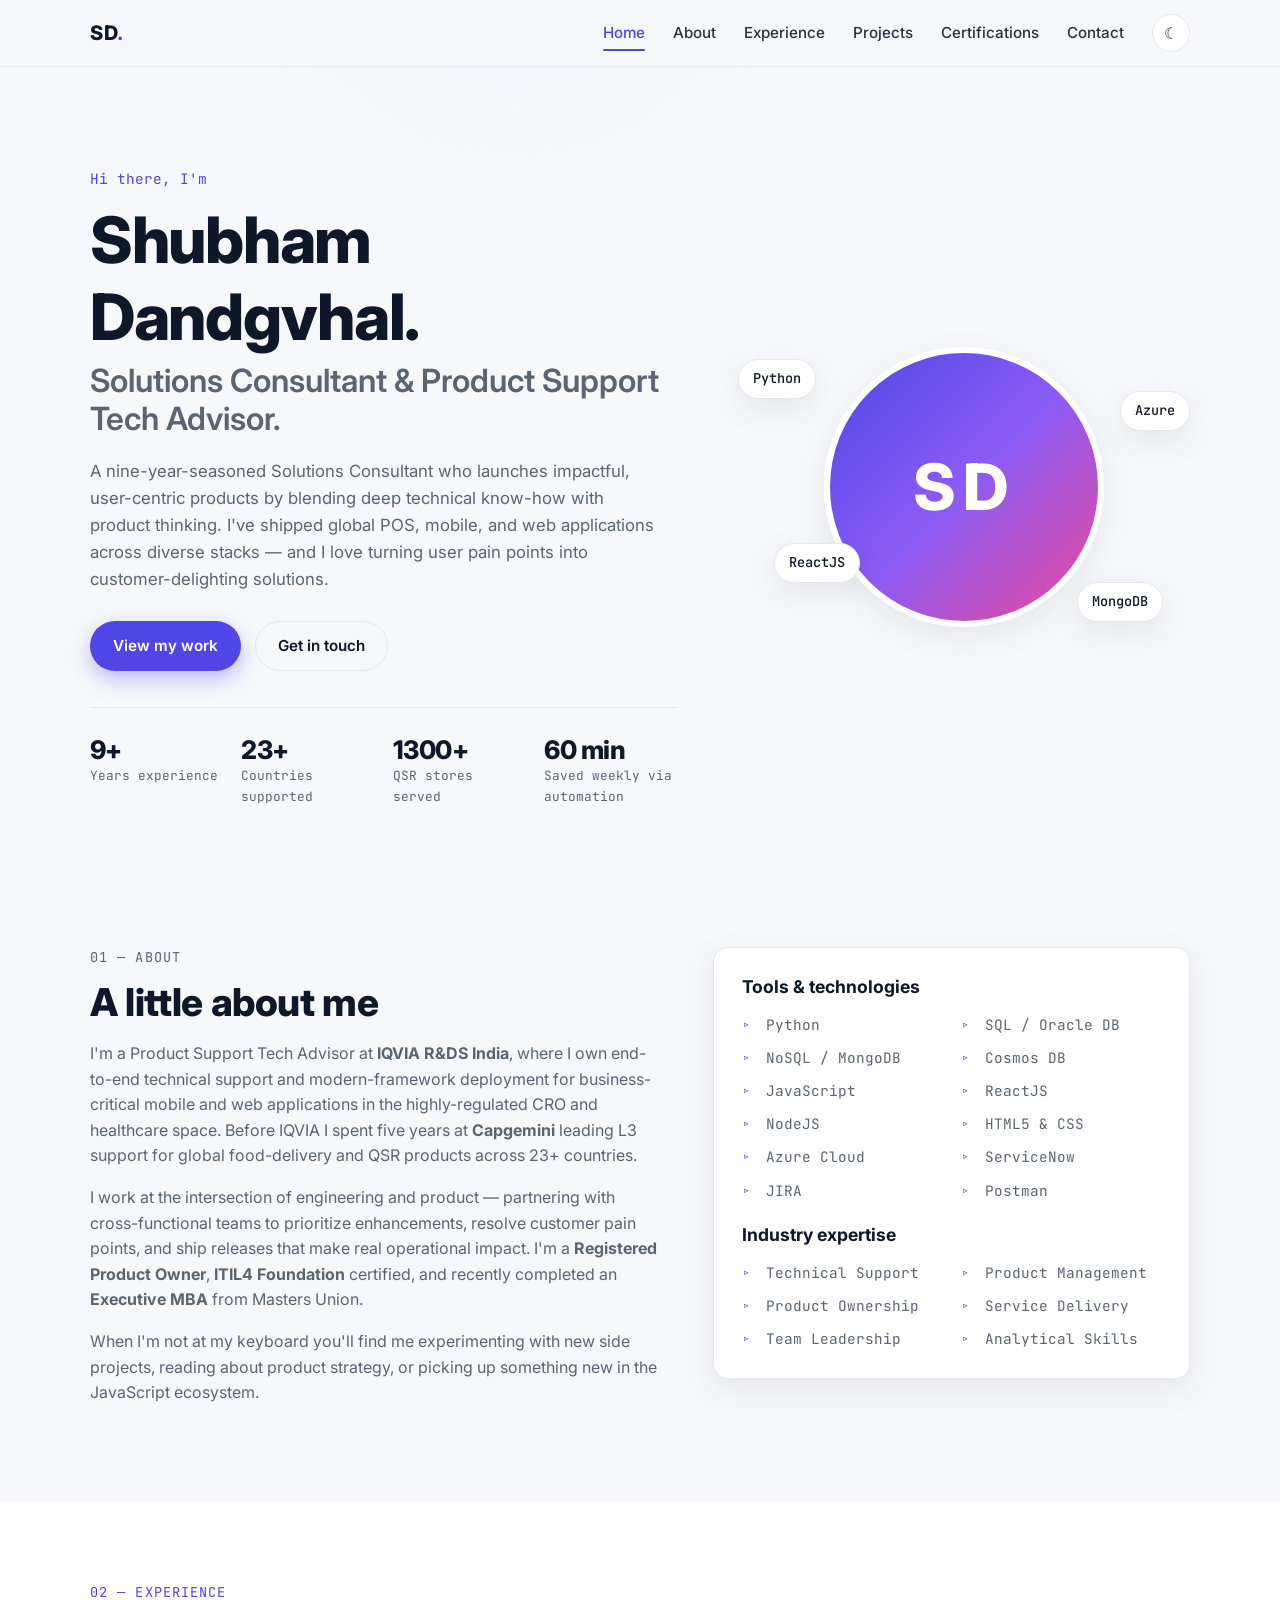
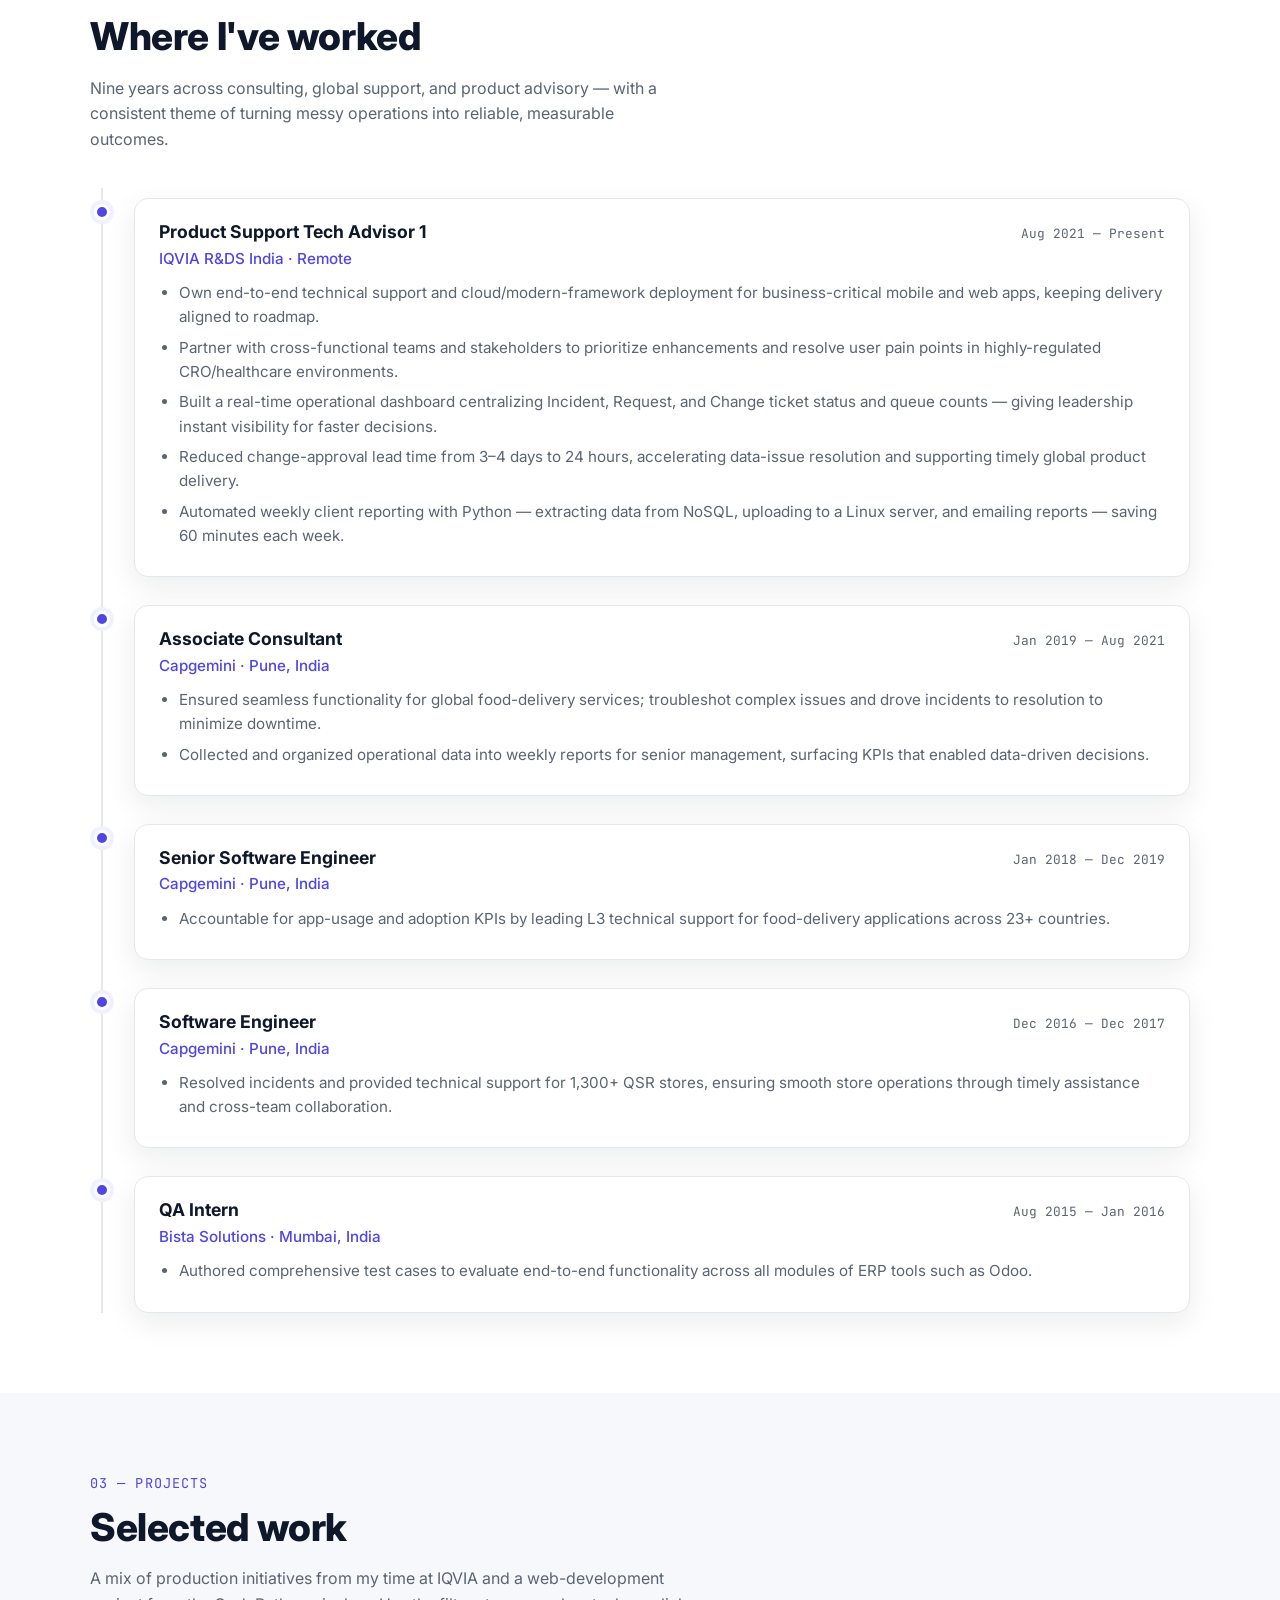
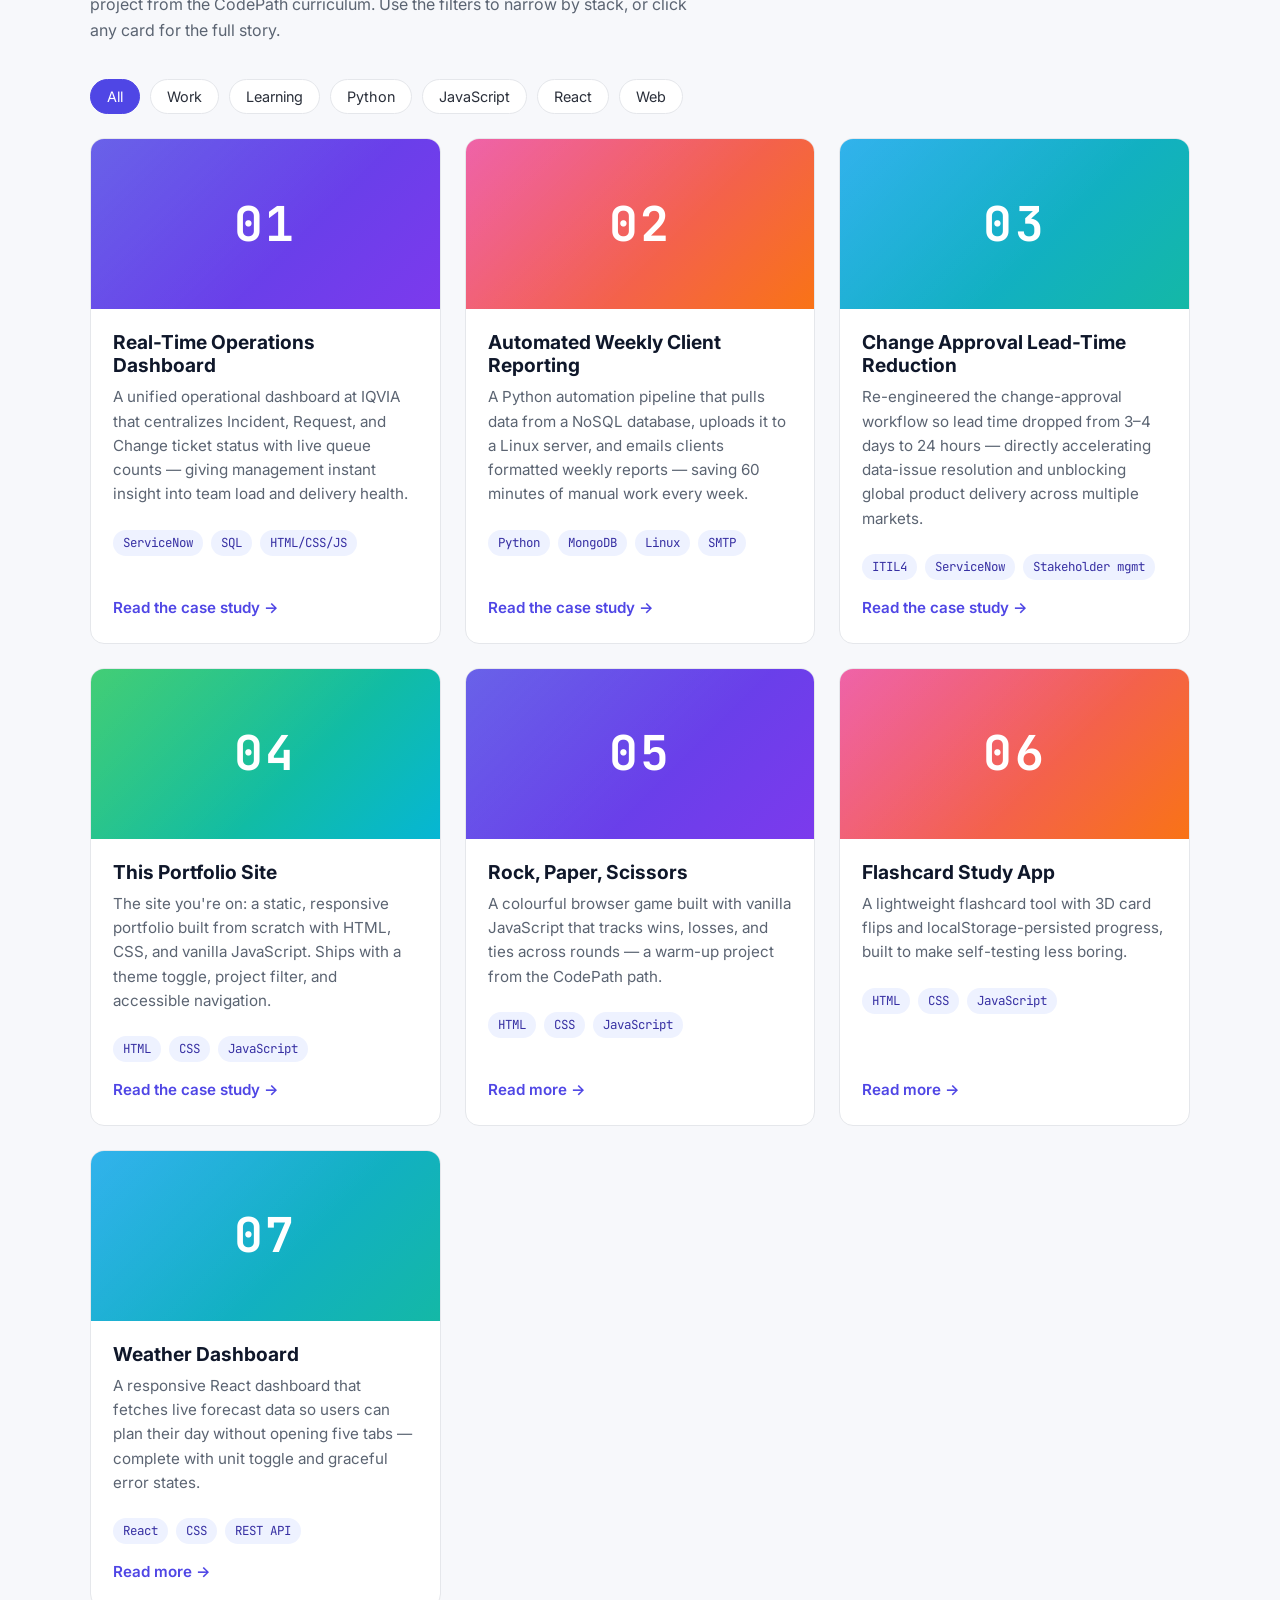
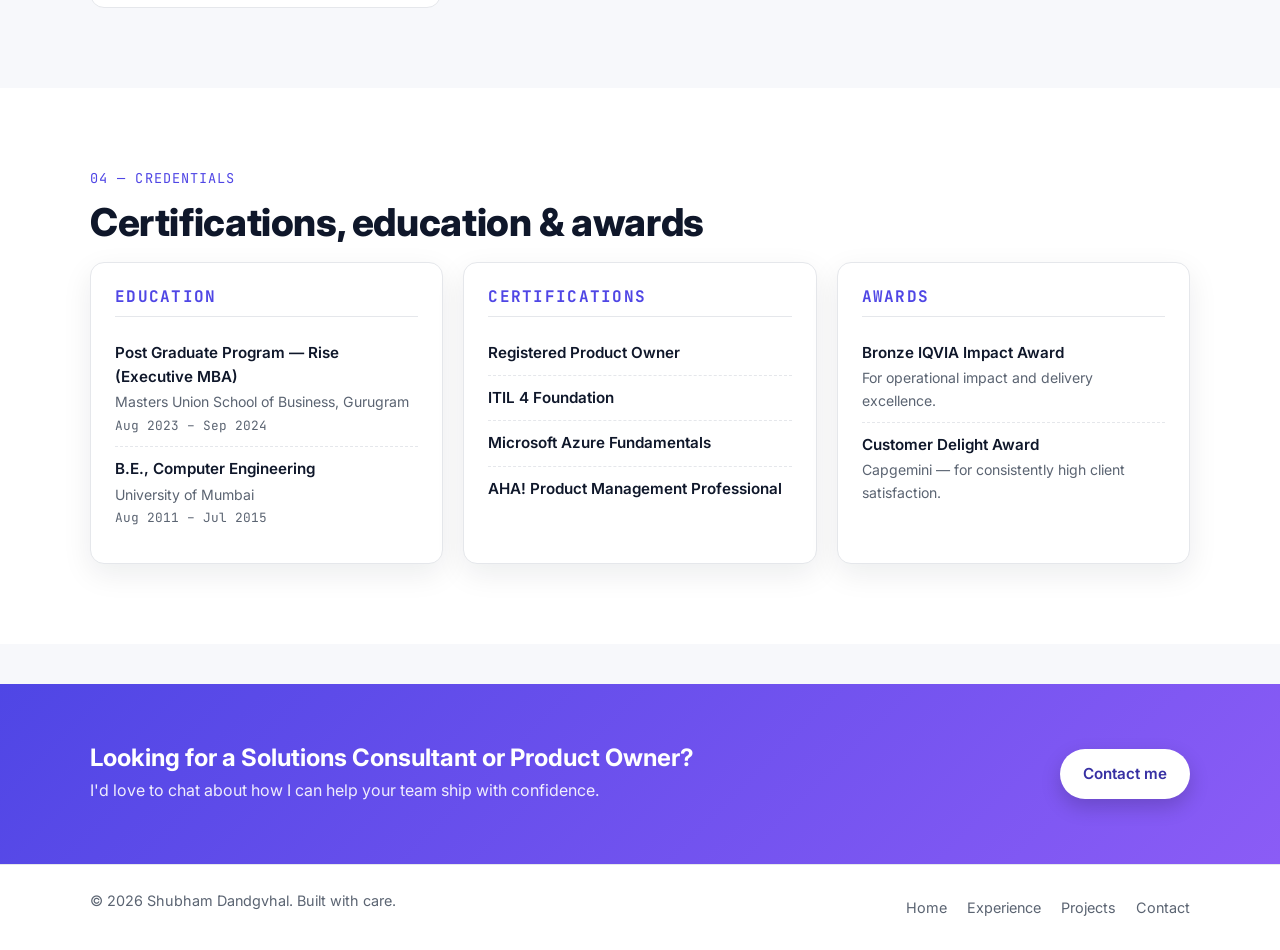
==== commit 15abf2d4: "Restore learning projects alongside work case studies Bring back Rock-Paper-Scissors, Flashcards, an" ====
--- a/index.html
+++ b/index.html
@@ -224,14 +224,16 @@
 
         <div class="filter-bar" role="tablist" aria-label="Filter projects">
           <button class="filter-btn active" type="button" data-filter="all">All</button>
+          <button class="filter-btn" type="button" data-filter="work">Work</button>
+          <button class="filter-btn" type="button" data-filter="learning">Learning</button>
           <button class="filter-btn" type="button" data-filter="python">Python</button>
-          <button class="filter-btn" type="button" data-filter="dashboard">Dashboard</button>
-          <button class="filter-btn" type="button" data-filter="process">Process</button>
+          <button class="filter-btn" type="button" data-filter="javascript">JavaScript</button>
+          <button class="filter-btn" type="button" data-filter="react">React</button>
           <button class="filter-btn" type="button" data-filter="web">Web</button>
         </div>
 
         <div class="project-grid">
-          <article class="project-card" data-tags="dashboard web javascript">
+          <article class="project-card" data-tags="work dashboard web javascript">
             <div class="project-thumb thumb-1" aria-hidden="true">
               <span>01</span>
             </div>
@@ -252,7 +254,7 @@
             </div>
           </article>
 
-          <article class="project-card" data-tags="python dashboard">
+          <article class="project-card" data-tags="work python dashboard">
             <div class="project-thumb thumb-2" aria-hidden="true">
               <span>02</span>
             </div>
@@ -273,7 +275,7 @@
             </div>
           </article>
 
-          <article class="project-card" data-tags="process">
+          <article class="project-card" data-tags="work process">
             <div class="project-thumb thumb-3" aria-hidden="true">
               <span>03</span>
             </div>
@@ -294,7 +296,7 @@
             </div>
           </article>
 
-          <article class="project-card" data-tags="web javascript">
+          <article class="project-card" data-tags="learning web javascript">
             <div class="project-thumb thumb-4" aria-hidden="true">
               <span>04</span>
             </div>
@@ -310,6 +312,66 @@
               </ul>
               <a href="projects/portfolio-site.html" class="card-link">
                 Read the case study <span aria-hidden="true">→</span>
+              </a>
+            </div>
+          </article>
+
+          <article class="project-card" data-tags="learning web javascript">
+            <div class="project-thumb thumb-1" aria-hidden="true">
+              <span>05</span>
+            </div>
+            <div class="project-body">
+              <h3>Rock, Paper, Scissors</h3>
+              <p>
+                A colourful browser game built with vanilla JavaScript that
+                tracks wins, losses, and ties across rounds — a warm-up
+                project from the CodePath path.
+              </p>
+              <ul class="tech-list">
+                <li>HTML</li><li>CSS</li><li>JavaScript</li>
+              </ul>
+              <a href="projects/rock-paper-scissors.html" class="card-link">
+                Read more <span aria-hidden="true">→</span>
+              </a>
+            </div>
+          </article>
+
+          <article class="project-card" data-tags="learning web javascript">
+            <div class="project-thumb thumb-2" aria-hidden="true">
+              <span>06</span>
+            </div>
+            <div class="project-body">
+              <h3>Flashcard Study App</h3>
+              <p>
+                A lightweight flashcard tool with 3D card flips and
+                localStorage-persisted progress, built to make self-testing
+                less boring.
+              </p>
+              <ul class="tech-list">
+                <li>HTML</li><li>CSS</li><li>JavaScript</li>
+              </ul>
+              <a href="projects/flashcards.html" class="card-link">
+                Read more <span aria-hidden="true">→</span>
+              </a>
+            </div>
+          </article>
+
+          <article class="project-card" data-tags="learning react web javascript">
+            <div class="project-thumb thumb-3" aria-hidden="true">
+              <span>07</span>
+            </div>
+            <div class="project-body">
+              <h3>Weather Dashboard</h3>
+              <p>
+                A responsive React dashboard that fetches live forecast data
+                so users can plan their day without opening five tabs —
+                complete with unit toggle and graceful error states.
+              </p>
+              <ul class="tech-list">
+                <li>React</li><li>CSS</li><li>REST API</li>
+              </ul>
+              <a href="projects/weather-dashboard.html" class="card-link">
+                Read more <span aria-hidden="true">→</span>
               </a>
             </div>
           </article>
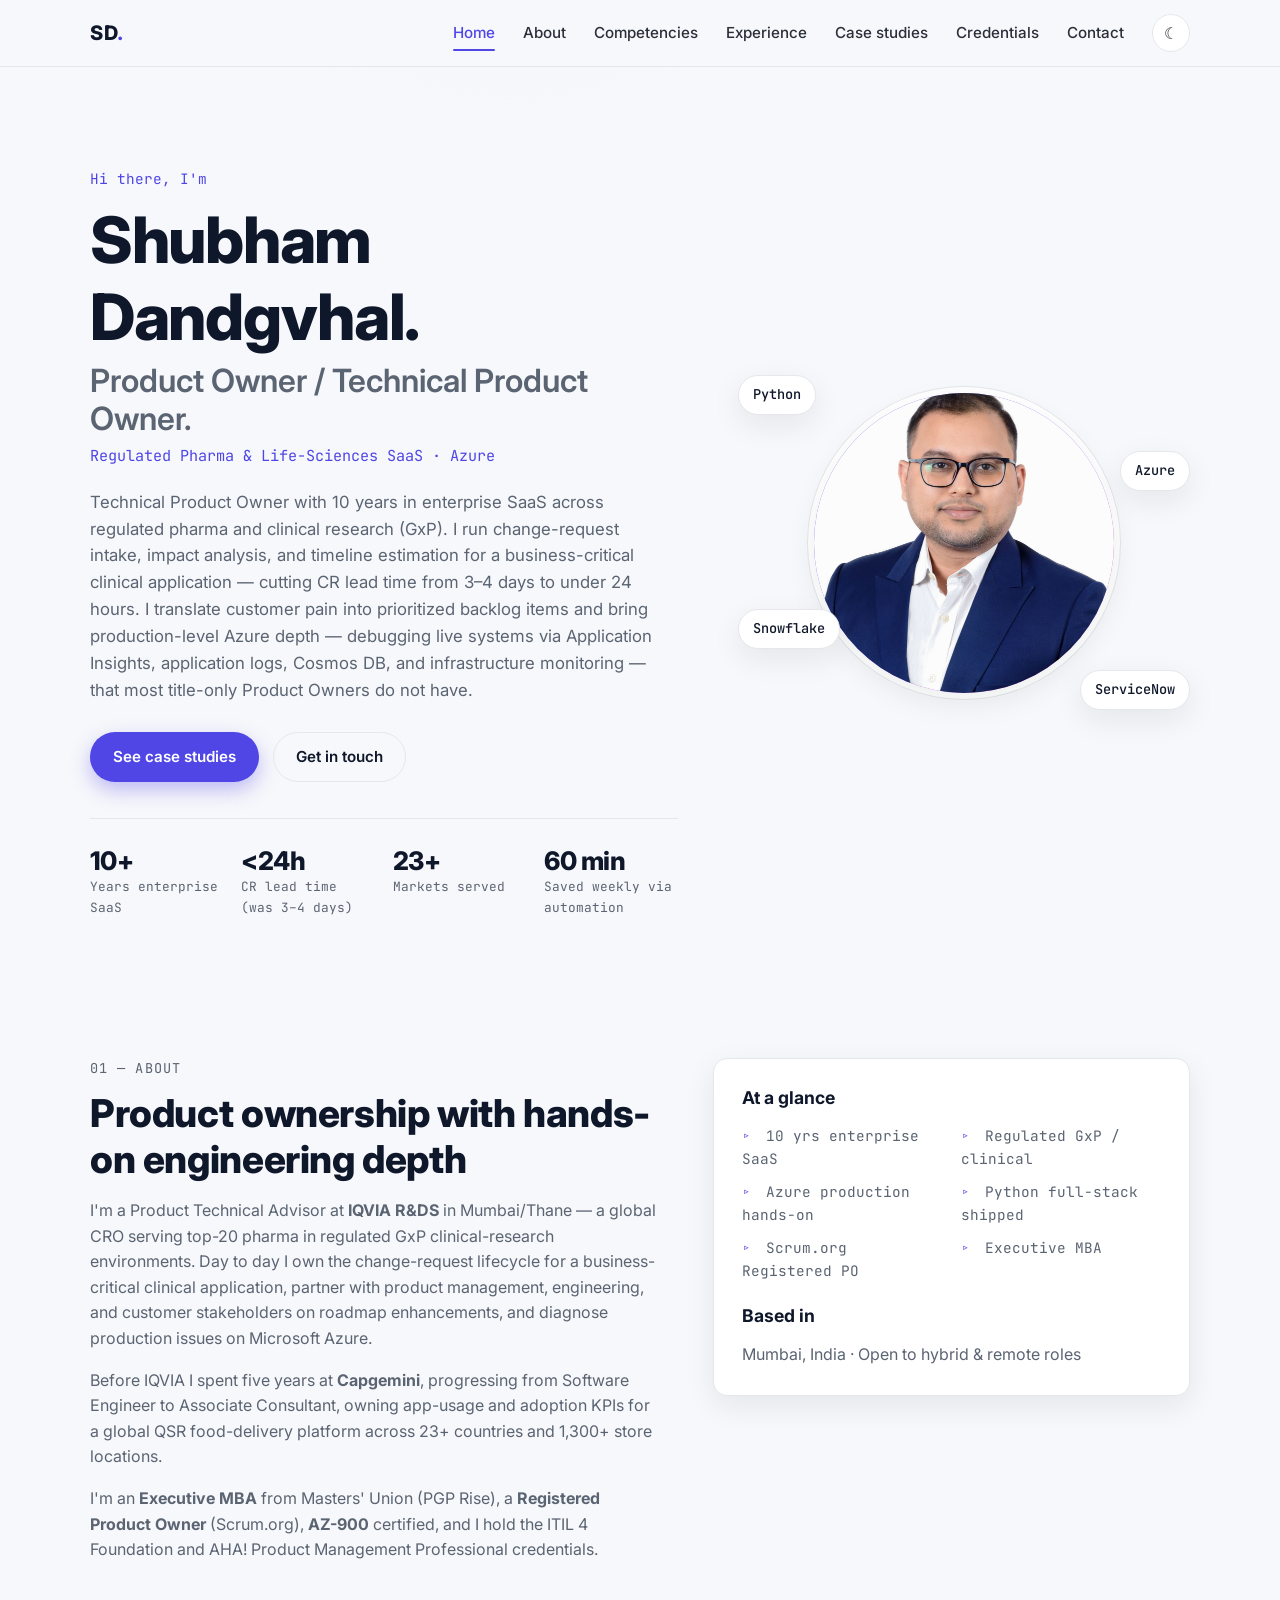
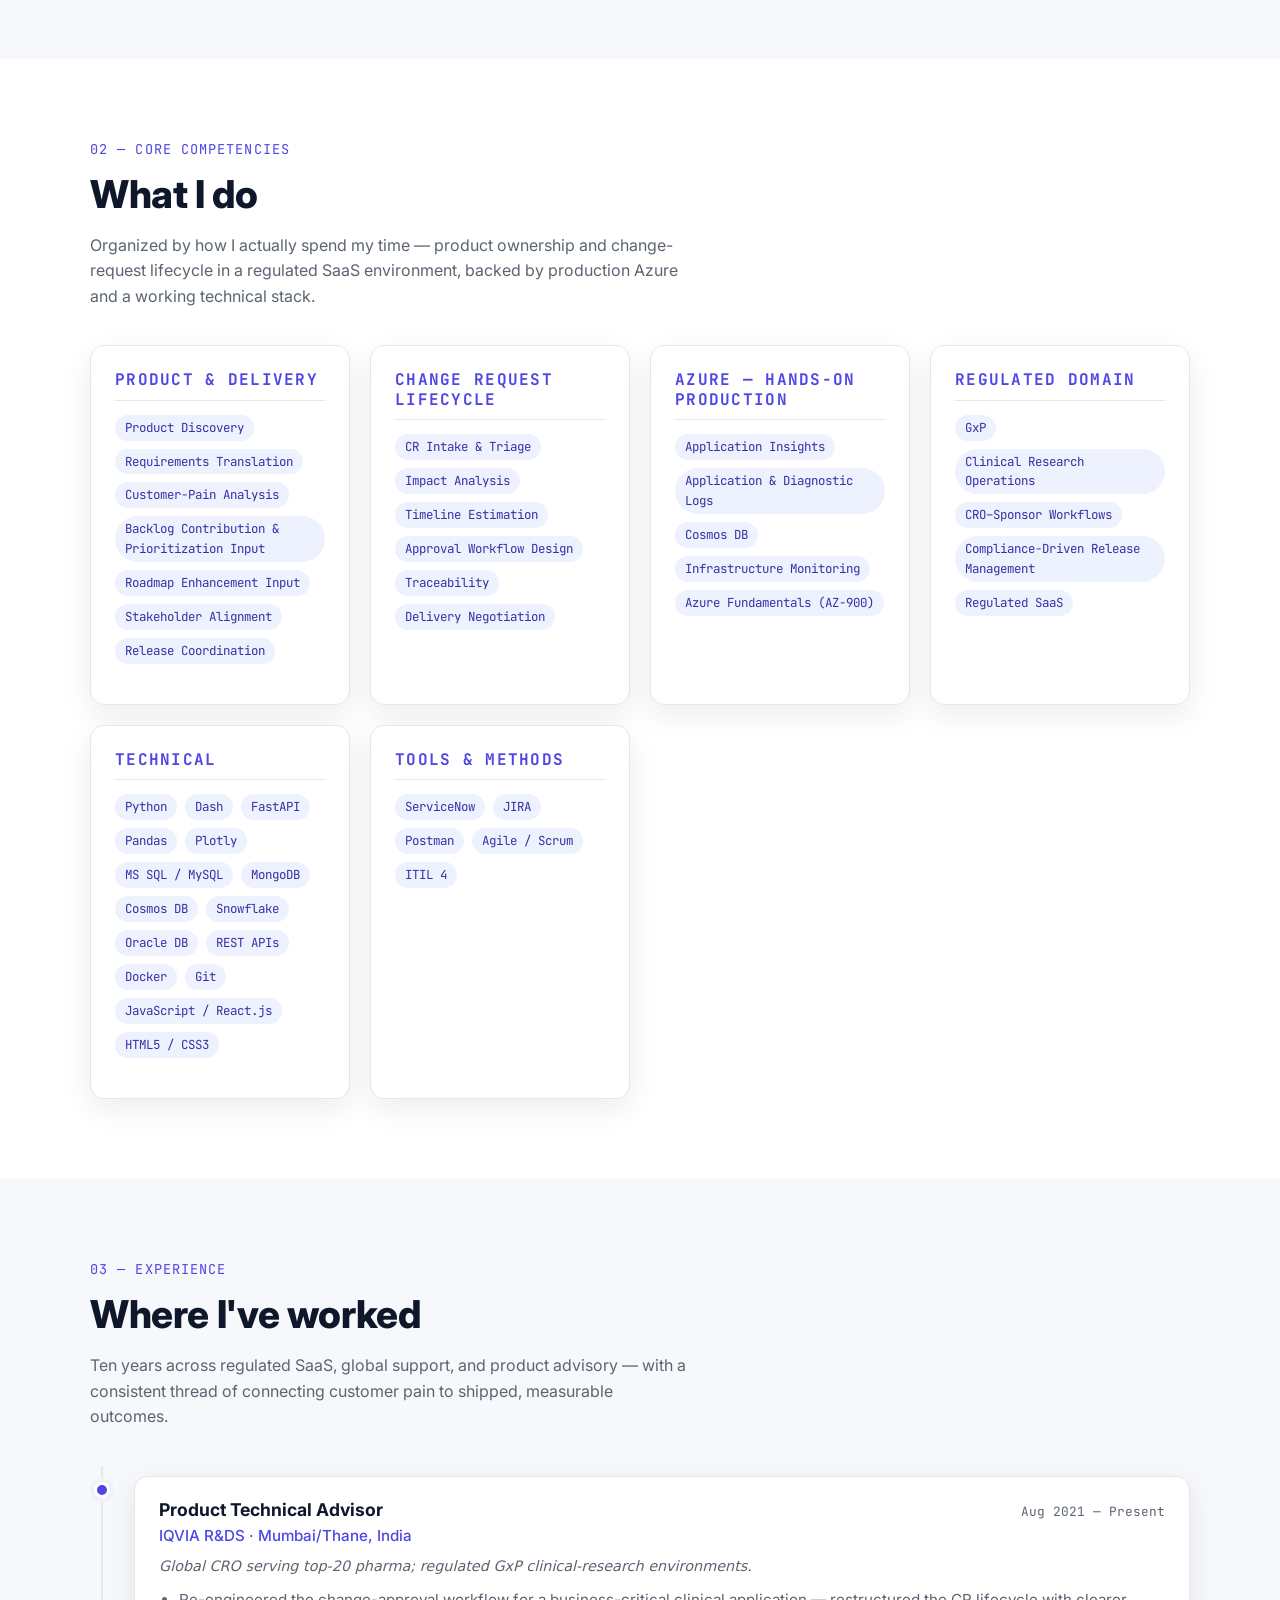
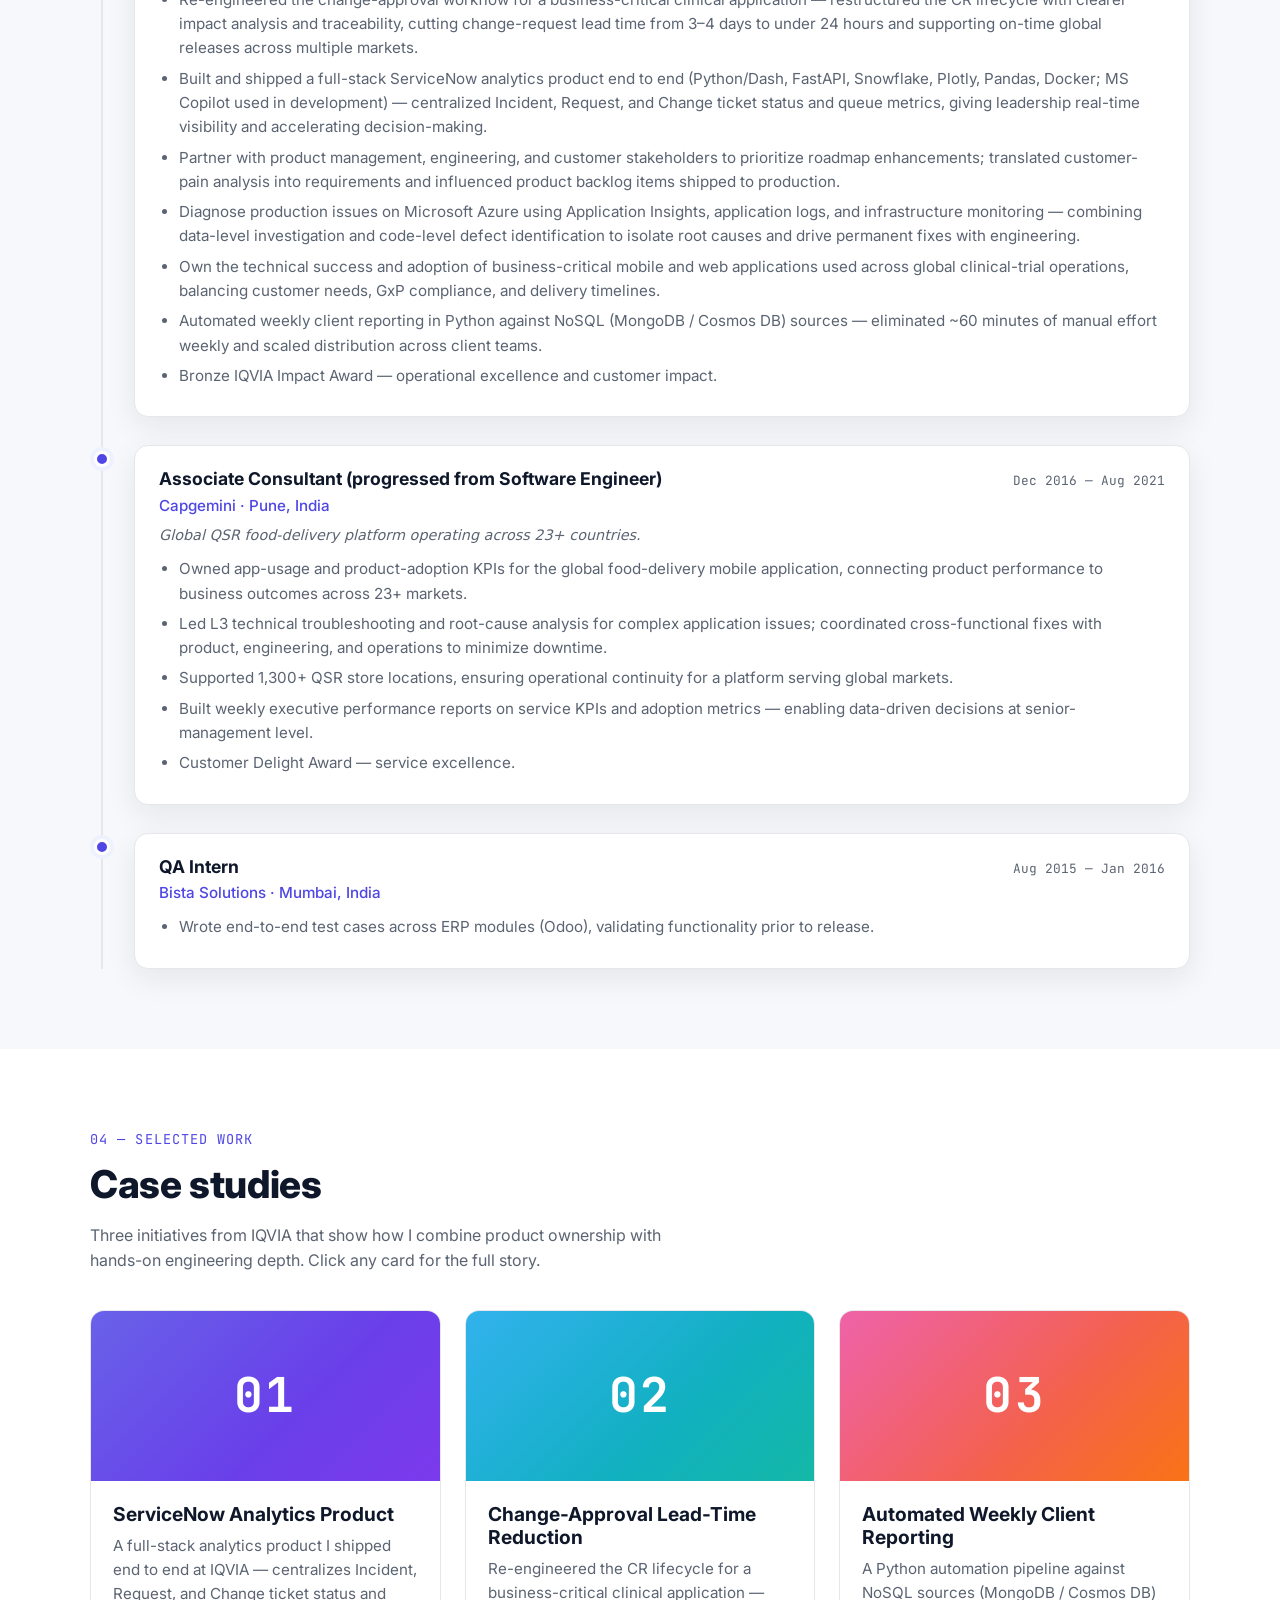
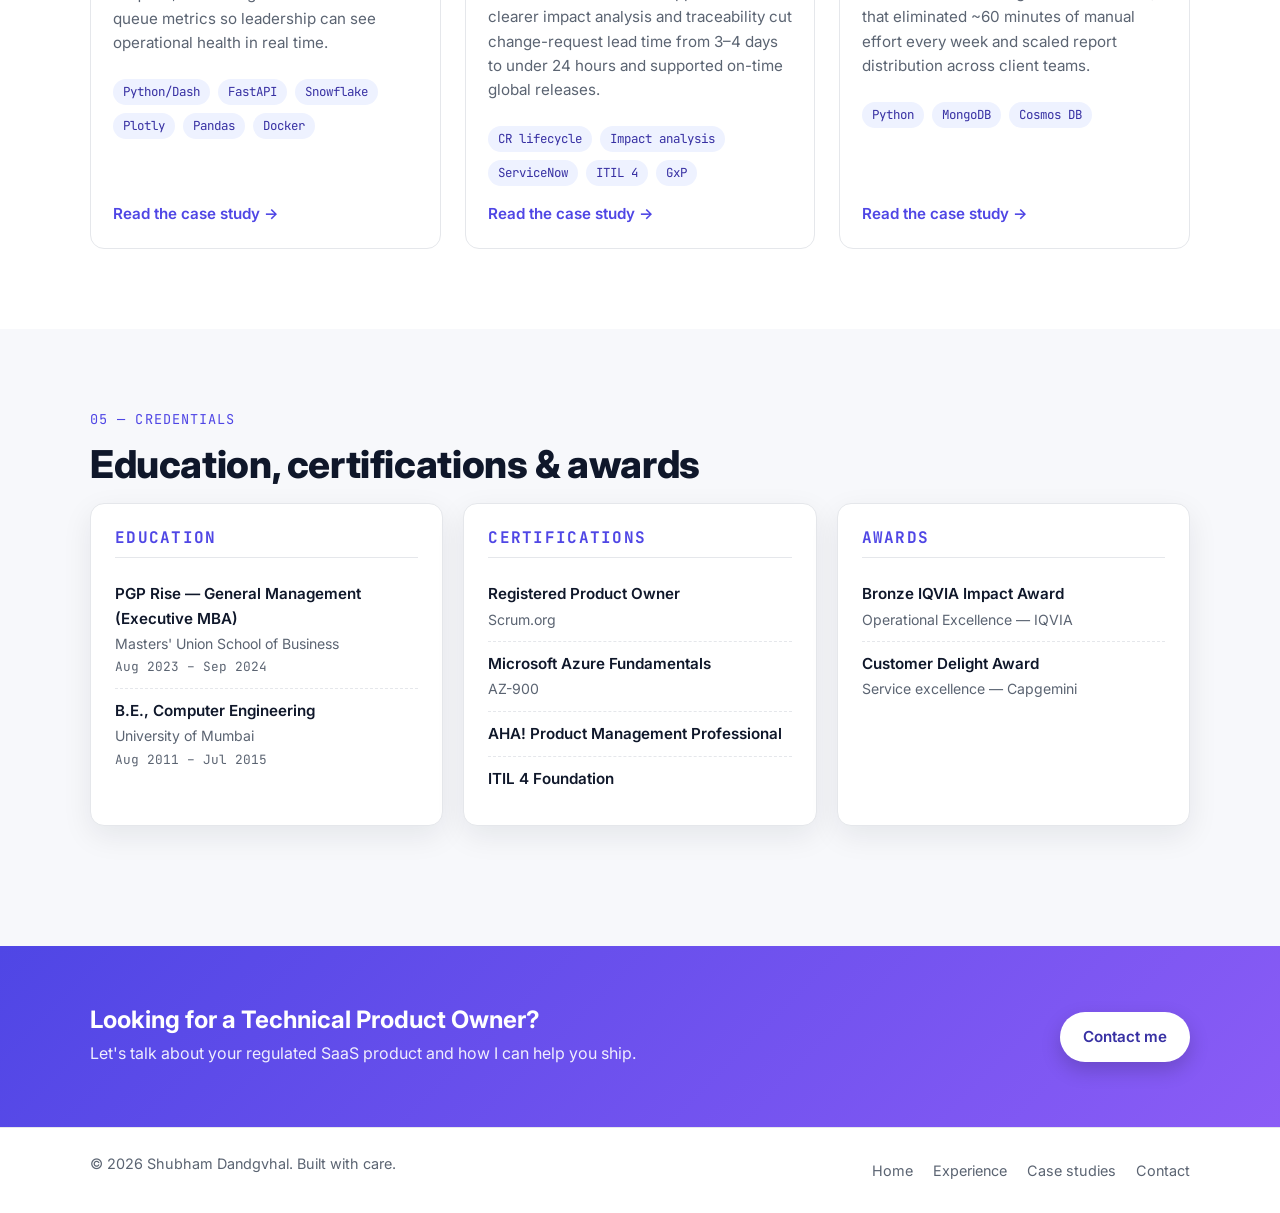
==== commit f41fcdfd: "Rebuild portfolio from resume: Product Owner / Technical PO positioning Rewrite the site to match th" ====
--- a/index.html
+++ b/index.html
@@ -3,8 +3,8 @@
 <head>
   <meta charset="UTF-8" />
   <meta name="viewport" content="width=device-width, initial-scale=1.0" />
-  <title>Shubham Dandgvhal — Solutions Consultant &amp; Product Support Tech Advisor</title>
-  <meta name="description" content="Portfolio of Shubham Dandgvhal — Solutions Consultant with nine years of experience launching user-centric POS, mobile, and web products across global, highly-regulated environments." />
+  <title>Shubham Dandgvhal — Product Owner / Technical Product Owner</title>
+  <meta name="description" content="Shubham Dandgvhal — Technical Product Owner with 10 years in regulated pharma and life-sciences SaaS. Azure production depth, change-request lifecycle ownership, full-stack analytics delivery." />
   <link rel="stylesheet" href="css/styles.css" />
   <link rel="preconnect" href="https://fonts.googleapis.com" />
   <link rel="preconnect" href="https://fonts.gstatic.com" crossorigin />
@@ -20,9 +20,10 @@
       <nav class="nav-links" aria-label="Primary">
         <a href="index.html" class="active">Home</a>
         <a href="index.html#about">About</a>
+        <a href="index.html#competencies">Competencies</a>
         <a href="index.html#experience">Experience</a>
-        <a href="index.html#projects">Projects</a>
-        <a href="index.html#certifications">Certifications</a>
+        <a href="index.html#projects">Case studies</a>
+        <a href="index.html#credentials">Credentials</a>
         <a href="contact.html">Contact</a>
       </nav>
     </div>
@@ -34,22 +35,27 @@
         <div class="hero-text">
           <p class="eyebrow">Hi there, I'm</p>
           <h1>Shubham Dandgvhal.</h1>
-          <h2 class="tagline">Solutions Consultant &amp; Product Support Tech Advisor.</h2>
+          <h2 class="tagline">Product Owner / Technical Product Owner.</h2>
+          <p class="role-line">Regulated Pharma &amp; Life-Sciences SaaS · Azure</p>
           <p class="lead">
-            A nine-year-seasoned Solutions Consultant who launches impactful,
-            user-centric products by blending deep technical know-how with
-            product thinking. I've shipped global POS, mobile, and web
-            applications across diverse stacks — and I love turning user pain
-            points into customer-delighting solutions.
+            Technical Product Owner with 10 years in enterprise SaaS across
+            regulated pharma and clinical research (GxP). I run change-request
+            intake, impact analysis, and timeline estimation for a
+            business-critical clinical application — cutting CR lead time from
+            3–4 days to under 24 hours. I translate customer pain into
+            prioritized backlog items and bring production-level Azure depth —
+            debugging live systems via Application Insights, application logs,
+            Cosmos DB, and infrastructure monitoring — that most title-only
+            Product Owners do not have.
           </p>
           <div class="hero-cta">
-            <a href="#projects" class="btn btn-primary">View my work</a>
+            <a href="#projects" class="btn btn-primary">See case studies</a>
             <a href="contact.html" class="btn btn-ghost">Get in touch</a>
           </div>
           <ul class="hero-stats" aria-label="Quick stats">
-            <li><strong>9+</strong><span>Years experience</span></li>
-            <li><strong>23+</strong><span>Countries supported</span></li>
-            <li><strong>1300+</strong><span>QSR stores served</span></li>
+            <li><strong>10+</strong><span>Years enterprise SaaS</span></li>
+            <li><strong>&lt;24h</strong><span>CR lead time (was 3–4 days)</span></li>
+            <li><strong>23+</strong><span>Markets served</span></li>
             <li><strong>60 min</strong><span>Saved weekly via automation</span></li>
           </ul>
         </div>
@@ -61,8 +67,8 @@
           </div>
           <div class="floating-tag tag-1" aria-hidden="true">Python</div>
           <div class="floating-tag tag-2" aria-hidden="true">Azure</div>
-          <div class="floating-tag tag-3" aria-hidden="true">ReactJS</div>
-          <div class="floating-tag tag-4" aria-hidden="true">MongoDB</div>
+          <div class="floating-tag tag-3" aria-hidden="true">Snowflake</div>
+          <div class="floating-tag tag-4" aria-hidden="true">ServiceNow</div>
         </div>
       </div>
     </section>
@@ -71,66 +77,146 @@
       <div class="container about-grid">
         <div>
           <p class="section-eyebrow">01 — About</p>
-          <h2 class="section-title">A little about me</h2>
+          <h2 class="section-title">Product ownership with hands-on engineering depth</h2>
           <p>
-            I'm a Product Support Tech Advisor at <strong>IQVIA R&amp;DS India</strong>,
-            where I own end-to-end technical support and modern-framework
-            deployment for business-critical mobile and web applications in the
-            highly-regulated CRO and healthcare space. Before IQVIA I spent
-            five years at <strong>Capgemini</strong> leading L3 support for
-            global food-delivery and QSR products across 23+ countries.
+            I'm a Product Technical Advisor at <strong>IQVIA R&amp;DS</strong>
+            in Mumbai/Thane — a global CRO serving top-20 pharma in regulated
+            GxP clinical-research environments. Day to day I own the
+            change-request lifecycle for a business-critical clinical
+            application, partner with product management, engineering, and
+            customer stakeholders on roadmap enhancements, and diagnose
+            production issues on Microsoft Azure.
           </p>
           <p>
-            I work at the intersection of engineering and product — partnering
-            with cross-functional teams to prioritize enhancements, resolve
-            customer pain points, and ship releases that make real operational
-            impact. I'm a <strong>Registered Product Owner</strong>,
-            <strong>ITIL4 Foundation</strong> certified, and recently completed
-            an <strong>Executive MBA</strong> from Masters Union.
+            Before IQVIA I spent five years at <strong>Capgemini</strong>,
+            progressing from Software Engineer to Associate Consultant, owning
+            app-usage and adoption KPIs for a global QSR food-delivery
+            platform across 23+ countries and 1,300+ store locations.
           </p>
           <p>
-            When I'm not at my keyboard you'll find me experimenting with new
-            side projects, reading about product strategy, or picking up
-            something new in the JavaScript ecosystem.
+            I'm an <strong>Executive MBA</strong> from Masters' Union (PGP
+            Rise), a <strong>Registered Product Owner</strong> (Scrum.org),
+            <strong>AZ-900</strong> certified, and I hold the ITIL 4
+            Foundation and AHA! Product Management Professional credentials.
           </p>
         </div>
         <div class="skills">
-          <h3>Tools &amp; technologies</h3>
+          <h3>At a glance</h3>
           <ul class="skill-list">
-            <li>Python</li>
-            <li>SQL / Oracle DB</li>
-            <li>NoSQL / MongoDB</li>
-            <li>Cosmos DB</li>
-            <li>JavaScript</li>
-            <li>ReactJS</li>
-            <li>NodeJS</li>
-            <li>HTML5 &amp; CSS</li>
-            <li>Azure Cloud</li>
-            <li>ServiceNow</li>
-            <li>JIRA</li>
-            <li>Postman</li>
+            <li>10 yrs enterprise SaaS</li>
+            <li>Regulated GxP / clinical</li>
+            <li>Azure production hands-on</li>
+            <li>Python full-stack shipped</li>
+            <li>Scrum.org Registered PO</li>
+            <li>Executive MBA</li>
           </ul>
-          <h3 style="margin-top:22px;">Industry expertise</h3>
-          <ul class="skill-list">
-            <li>Technical Support</li>
-            <li>Product Management</li>
-            <li>Product Ownership</li>
-            <li>Service Delivery</li>
-            <li>Team Leadership</li>
-            <li>Analytical Skills</li>
-          </ul>
-        </div>
-      </div>
-    </section>
-
-    <section id="experience" class="section section-alt">
+          <h3 style="margin-top:22px;">Based in</h3>
+          <p style="margin:0; color:var(--muted);">Mumbai, India · Open to hybrid &amp; remote roles</p>
+        </div>
+      </div>
+    </section>
+
+    <section id="competencies" class="section section-alt">
       <div class="container">
-        <p class="section-eyebrow">02 — Experience</p>
+        <p class="section-eyebrow">02 — Core competencies</p>
+        <h2 class="section-title">What I do</h2>
+        <p class="section-sub">
+          Organized by how I actually spend my time — product ownership and
+          change-request lifecycle in a regulated SaaS environment, backed by
+          production Azure and a working technical stack.
+        </p>
+
+        <div class="cred-grid">
+          <div class="cred-card">
+            <h3>Product &amp; Delivery</h3>
+            <ul class="tech-list">
+              <li>Product Discovery</li>
+              <li>Requirements Translation</li>
+              <li>Customer-Pain Analysis</li>
+              <li>Backlog Contribution &amp; Prioritization Input</li>
+              <li>Roadmap Enhancement Input</li>
+              <li>Stakeholder Alignment</li>
+              <li>Release Coordination</li>
+            </ul>
+          </div>
+
+          <div class="cred-card">
+            <h3>Change Request Lifecycle</h3>
+            <ul class="tech-list">
+              <li>CR Intake &amp; Triage</li>
+              <li>Impact Analysis</li>
+              <li>Timeline Estimation</li>
+              <li>Approval Workflow Design</li>
+              <li>Traceability</li>
+              <li>Delivery Negotiation</li>
+            </ul>
+          </div>
+
+          <div class="cred-card">
+            <h3>Azure — hands-on production</h3>
+            <ul class="tech-list">
+              <li>Application Insights</li>
+              <li>Application &amp; Diagnostic Logs</li>
+              <li>Cosmos DB</li>
+              <li>Infrastructure Monitoring</li>
+              <li>Azure Fundamentals (AZ-900)</li>
+            </ul>
+          </div>
+
+          <div class="cred-card">
+            <h3>Regulated Domain</h3>
+            <ul class="tech-list">
+              <li>GxP</li>
+              <li>Clinical Research Operations</li>
+              <li>CRO–Sponsor Workflows</li>
+              <li>Compliance-Driven Release Management</li>
+              <li>Regulated SaaS</li>
+            </ul>
+          </div>
+
+          <div class="cred-card">
+            <h3>Technical</h3>
+            <ul class="tech-list">
+              <li>Python</li>
+              <li>Dash</li>
+              <li>FastAPI</li>
+              <li>Pandas</li>
+              <li>Plotly</li>
+              <li>MS SQL / MySQL</li>
+              <li>MongoDB</li>
+              <li>Cosmos DB</li>
+              <li>Snowflake</li>
+              <li>Oracle DB</li>
+              <li>REST APIs</li>
+              <li>Docker</li>
+              <li>Git</li>
+              <li>JavaScript / React.js</li>
+              <li>HTML5 / CSS3</li>
+            </ul>
+          </div>
+
+          <div class="cred-card">
+            <h3>Tools &amp; Methods</h3>
+            <ul class="tech-list">
+              <li>ServiceNow</li>
+              <li>JIRA</li>
+              <li>Postman</li>
+              <li>Agile / Scrum</li>
+              <li>ITIL 4</li>
+            </ul>
+          </div>
+        </div>
+      </div>
+    </section>
+
+    <section id="experience" class="section">
+      <div class="container">
+        <p class="section-eyebrow">03 — Experience</p>
         <h2 class="section-title">Where I've worked</h2>
         <p class="section-sub">
-          Nine years across consulting, global support, and product advisory —
-          with a consistent theme of turning messy operations into reliable,
-          measurable outcomes.
+          Ten years across regulated SaaS, global support, and product
+          advisory — with a consistent thread of connecting customer pain to
+          shipped, measurable outcomes.
         </p>
 
         <ol class="timeline">
@@ -138,16 +224,19 @@
             <div class="timeline-dot" aria-hidden="true"></div>
             <div class="timeline-content">
               <div class="timeline-head">
-                <h3>Product Support Tech Advisor 1</h3>
+                <h3>Product Technical Advisor</h3>
                 <span class="timeline-date">Aug 2021 — Present</span>
               </div>
-              <p class="timeline-org">IQVIA R&amp;DS India · Remote</p>
+              <p class="timeline-org">IQVIA R&amp;DS · Mumbai/Thane, India</p>
+              <p class="timeline-context">Global CRO serving top-20 pharma; regulated GxP clinical-research environments.</p>
               <ul>
-                <li>Own end-to-end technical support and cloud/modern-framework deployment for business-critical mobile and web apps, keeping delivery aligned to roadmap.</li>
-                <li>Partner with cross-functional teams and stakeholders to prioritize enhancements and resolve user pain points in highly-regulated CRO/healthcare environments.</li>
-                <li>Built a real-time operational dashboard centralizing Incident, Request, and Change ticket status and queue counts — giving leadership instant visibility for faster decisions.</li>
-                <li>Reduced change-approval lead time from 3–4 days to 24 hours, accelerating data-issue resolution and supporting timely global product delivery.</li>
-                <li>Automated weekly client reporting with Python — extracting data from NoSQL, uploading to a Linux server, and emailing reports — saving 60 minutes each week.</li>
+                <li>Re-engineered the change-approval workflow for a business-critical clinical application — restructured the CR lifecycle with clearer impact analysis and traceability, cutting change-request lead time from 3–4 days to under 24 hours and supporting on-time global releases across multiple markets.</li>
+                <li>Built and shipped a full-stack ServiceNow analytics product end to end (Python/Dash, FastAPI, Snowflake, Plotly, Pandas, Docker; MS Copilot used in development) — centralized Incident, Request, and Change ticket status and queue metrics, giving leadership real-time visibility and accelerating decision-making.</li>
+                <li>Partner with product management, engineering, and customer stakeholders to prioritize roadmap enhancements; translated customer-pain analysis into requirements and influenced product backlog items shipped to production.</li>
+                <li>Diagnose production issues on Microsoft Azure using Application Insights, application logs, and infrastructure monitoring — combining data-level investigation and code-level defect identification to isolate root causes and drive permanent fixes with engineering.</li>
+                <li>Own the technical success and adoption of business-critical mobile and web applications used across global clinical-trial operations, balancing customer needs, GxP compliance, and delivery timelines.</li>
+                <li>Automated weekly client reporting in Python against NoSQL (MongoDB / Cosmos DB) sources — eliminated ~60 minutes of manual effort weekly and scaled distribution across client teams.</li>
+                <li>Bronze IQVIA Impact Award — operational excellence and customer impact.</li>
               </ul>
             </div>
           </li>
@@ -156,41 +245,17 @@
             <div class="timeline-dot" aria-hidden="true"></div>
             <div class="timeline-content">
               <div class="timeline-head">
-                <h3>Associate Consultant</h3>
-                <span class="timeline-date">Jan 2019 — Aug 2021</span>
+                <h3>Associate Consultant (progressed from Software Engineer)</h3>
+                <span class="timeline-date">Dec 2016 — Aug 2021</span>
               </div>
               <p class="timeline-org">Capgemini · Pune, India</p>
+              <p class="timeline-context">Global QSR food-delivery platform operating across 23+ countries.</p>
               <ul>
-                <li>Ensured seamless functionality for global food-delivery services; troubleshot complex issues and drove incidents to resolution to minimize downtime.</li>
-                <li>Collected and organized operational data into weekly reports for senior management, surfacing KPIs that enabled data-driven decisions.</li>
-              </ul>
-            </div>
-          </li>
-
-          <li class="timeline-item">
-            <div class="timeline-dot" aria-hidden="true"></div>
-            <div class="timeline-content">
-              <div class="timeline-head">
-                <h3>Senior Software Engineer</h3>
-                <span class="timeline-date">Jan 2018 — Dec 2019</span>
-              </div>
-              <p class="timeline-org">Capgemini · Pune, India</p>
-              <ul>
-                <li>Accountable for app-usage and adoption KPIs by leading L3 technical support for food-delivery applications across 23+ countries.</li>
-              </ul>
-            </div>
-          </li>
-
-          <li class="timeline-item">
-            <div class="timeline-dot" aria-hidden="true"></div>
-            <div class="timeline-content">
-              <div class="timeline-head">
-                <h3>Software Engineer</h3>
-                <span class="timeline-date">Dec 2016 — Dec 2017</span>
-              </div>
-              <p class="timeline-org">Capgemini · Pune, India</p>
-              <ul>
-                <li>Resolved incidents and provided technical support for 1,300+ QSR stores, ensuring smooth store operations through timely assistance and cross-team collaboration.</li>
+                <li>Owned app-usage and product-adoption KPIs for the global food-delivery mobile application, connecting product performance to business outcomes across 23+ markets.</li>
+                <li>Led L3 technical troubleshooting and root-cause analysis for complex application issues; coordinated cross-functional fixes with product, engineering, and operations to minimize downtime.</li>
+                <li>Supported 1,300+ QSR store locations, ensuring operational continuity for a platform serving global markets.</li>
+                <li>Built weekly executive performance reports on service KPIs and adoption metrics — enabling data-driven decisions at senior-management level.</li>
+                <li>Customer Delight Award — service excellence.</li>
               </ul>
             </div>
           </li>
@@ -204,7 +269,7 @@
               </div>
               <p class="timeline-org">Bista Solutions · Mumbai, India</p>
               <ul>
-                <li>Authored comprehensive test cases to evaluate end-to-end functionality across all modules of ERP tools such as Odoo.</li>
+                <li>Wrote end-to-end test cases across ERP modules (Odoo), validating functionality prior to release.</li>
               </ul>
             </div>
           </li>
@@ -212,41 +277,32 @@
       </div>
     </section>
 
-    <section id="projects" class="section">
+    <section id="projects" class="section section-alt">
       <div class="container">
-        <p class="section-eyebrow">03 — Projects</p>
-        <h2 class="section-title">Selected work</h2>
+        <p class="section-eyebrow">04 — Selected work</p>
+        <h2 class="section-title">Case studies</h2>
         <p class="section-sub">
-          A mix of production initiatives from my time at IQVIA and a
-          web-development project from the CodePath curriculum. Use the
-          filters to narrow by stack, or click any card for the full story.
+          Three initiatives from IQVIA that show how I combine product
+          ownership with hands-on engineering depth. Click any card for the
+          full story.
         </p>
 
-        <div class="filter-bar" role="tablist" aria-label="Filter projects">
-          <button class="filter-btn active" type="button" data-filter="all">All</button>
-          <button class="filter-btn" type="button" data-filter="work">Work</button>
-          <button class="filter-btn" type="button" data-filter="learning">Learning</button>
-          <button class="filter-btn" type="button" data-filter="python">Python</button>
-          <button class="filter-btn" type="button" data-filter="javascript">JavaScript</button>
-          <button class="filter-btn" type="button" data-filter="react">React</button>
-          <button class="filter-btn" type="button" data-filter="web">Web</button>
-        </div>
-
         <div class="project-grid">
-          <article class="project-card" data-tags="work dashboard web javascript">
+          <article class="project-card">
             <div class="project-thumb thumb-1" aria-hidden="true">
               <span>01</span>
             </div>
             <div class="project-body">
-              <h3>Real-Time Operations Dashboard</h3>
+              <h3>ServiceNow Analytics Product</h3>
               <p>
-                A unified operational dashboard at IQVIA that centralizes
-                Incident, Request, and Change ticket status with live queue
-                counts — giving management instant insight into team load and
-                delivery health.
+                A full-stack analytics product I shipped end to end at IQVIA
+                — centralizes Incident, Request, and Change ticket status
+                and queue metrics so leadership can see operational health in
+                real time.
               </p>
               <ul class="tech-list">
-                <li>ServiceNow</li><li>SQL</li><li>HTML/CSS/JS</li>
+                <li>Python/Dash</li><li>FastAPI</li><li>Snowflake</li>
+                <li>Plotly</li><li>Pandas</li><li>Docker</li>
               </ul>
               <a href="projects/operations-dashboard.html" class="card-link">
                 Read the case study <span aria-hidden="true">→</span>
@@ -254,143 +310,64 @@
             </div>
           </article>
 
-          <article class="project-card" data-tags="work python dashboard">
+          <article class="project-card">
+            <div class="project-thumb thumb-3" aria-hidden="true">
+              <span>02</span>
+            </div>
+            <div class="project-body">
+              <h3>Change-Approval Lead-Time Reduction</h3>
+              <p>
+                Re-engineered the CR lifecycle for a business-critical
+                clinical application — clearer impact analysis and
+                traceability cut change-request lead time from 3–4 days to
+                under 24 hours and supported on-time global releases.
+              </p>
+              <ul class="tech-list">
+                <li>CR lifecycle</li><li>Impact analysis</li>
+                <li>ServiceNow</li><li>ITIL 4</li><li>GxP</li>
+              </ul>
+              <a href="projects/change-approval.html" class="card-link">
+                Read the case study <span aria-hidden="true">→</span>
+              </a>
+            </div>
+          </article>
+
+          <article class="project-card">
             <div class="project-thumb thumb-2" aria-hidden="true">
-              <span>02</span>
+              <span>03</span>
             </div>
             <div class="project-body">
               <h3>Automated Weekly Client Reporting</h3>
               <p>
-                A Python automation pipeline that pulls data from a NoSQL
-                database, uploads it to a Linux server, and emails clients
-                formatted weekly reports — saving 60 minutes of manual work
-                every week.
+                A Python automation pipeline against NoSQL sources
+                (MongoDB / Cosmos DB) that eliminated ~60 minutes of manual
+                effort every week and scaled report distribution across
+                client teams.
               </p>
               <ul class="tech-list">
-                <li>Python</li><li>MongoDB</li><li>Linux</li><li>SMTP</li>
+                <li>Python</li><li>MongoDB</li><li>Cosmos DB</li>
               </ul>
               <a href="projects/reporting-automation.html" class="card-link">
                 Read the case study <span aria-hidden="true">→</span>
               </a>
             </div>
           </article>
-
-          <article class="project-card" data-tags="work process">
-            <div class="project-thumb thumb-3" aria-hidden="true">
-              <span>03</span>
-            </div>
-            <div class="project-body">
-              <h3>Change Approval Lead-Time Reduction</h3>
-              <p>
-                Re-engineered the change-approval workflow so lead time dropped
-                from 3–4 days to 24 hours — directly accelerating data-issue
-                resolution and unblocking global product delivery across
-                multiple markets.
-              </p>
-              <ul class="tech-list">
-                <li>ITIL4</li><li>ServiceNow</li><li>Stakeholder mgmt</li>
-              </ul>
-              <a href="projects/change-approval.html" class="card-link">
-                Read the case study <span aria-hidden="true">→</span>
-              </a>
-            </div>
-          </article>
-
-          <article class="project-card" data-tags="learning web javascript">
-            <div class="project-thumb thumb-4" aria-hidden="true">
-              <span>04</span>
-            </div>
-            <div class="project-body">
-              <h3>This Portfolio Site</h3>
-              <p>
-                The site you're on: a static, responsive portfolio built from
-                scratch with HTML, CSS, and vanilla JavaScript. Ships with a
-                theme toggle, project filter, and accessible navigation.
-              </p>
-              <ul class="tech-list">
-                <li>HTML</li><li>CSS</li><li>JavaScript</li>
-              </ul>
-              <a href="projects/portfolio-site.html" class="card-link">
-                Read the case study <span aria-hidden="true">→</span>
-              </a>
-            </div>
-          </article>
-
-          <article class="project-card" data-tags="learning web javascript">
-            <div class="project-thumb thumb-1" aria-hidden="true">
-              <span>05</span>
-            </div>
-            <div class="project-body">
-              <h3>Rock, Paper, Scissors</h3>
-              <p>
-                A colourful browser game built with vanilla JavaScript that
-                tracks wins, losses, and ties across rounds — a warm-up
-                project from the CodePath path.
-              </p>
-              <ul class="tech-list">
-                <li>HTML</li><li>CSS</li><li>JavaScript</li>
-              </ul>
-              <a href="projects/rock-paper-scissors.html" class="card-link">
-                Read more <span aria-hidden="true">→</span>
-              </a>
-            </div>
-          </article>
-
-          <article class="project-card" data-tags="learning web javascript">
-            <div class="project-thumb thumb-2" aria-hidden="true">
-              <span>06</span>
-            </div>
-            <div class="project-body">
-              <h3>Flashcard Study App</h3>
-              <p>
-                A lightweight flashcard tool with 3D card flips and
-                localStorage-persisted progress, built to make self-testing
-                less boring.
-              </p>
-              <ul class="tech-list">
-                <li>HTML</li><li>CSS</li><li>JavaScript</li>
-              </ul>
-              <a href="projects/flashcards.html" class="card-link">
-                Read more <span aria-hidden="true">→</span>
-              </a>
-            </div>
-          </article>
-
-          <article class="project-card" data-tags="learning react web javascript">
-            <div class="project-thumb thumb-3" aria-hidden="true">
-              <span>07</span>
-            </div>
-            <div class="project-body">
-              <h3>Weather Dashboard</h3>
-              <p>
-                A responsive React dashboard that fetches live forecast data
-                so users can plan their day without opening five tabs —
-                complete with unit toggle and graceful error states.
-              </p>
-              <ul class="tech-list">
-                <li>React</li><li>CSS</li><li>REST API</li>
-              </ul>
-              <a href="projects/weather-dashboard.html" class="card-link">
-                Read more <span aria-hidden="true">→</span>
-              </a>
-            </div>
-          </article>
-        </div>
-      </div>
-    </section>
-
-    <section id="certifications" class="section section-alt">
+        </div>
+      </div>
+    </section>
+
+    <section id="credentials" class="section">
       <div class="container">
-        <p class="section-eyebrow">04 — Credentials</p>
-        <h2 class="section-title">Certifications, education &amp; awards</h2>
+        <p class="section-eyebrow">05 — Credentials</p>
+        <h2 class="section-title">Education, certifications &amp; awards</h2>
 
         <div class="cred-grid">
           <div class="cred-card">
             <h3>Education</h3>
             <ul class="cred-list">
               <li>
-                <strong>Post Graduate Program — Rise (Executive MBA)</strong>
-                <span>Masters Union School of Business, Gurugram</span>
+                <strong>PGP Rise — General Management (Executive MBA)</strong>
+                <span>Masters' Union School of Business</span>
                 <em>Aug 2023 – Sep 2024</em>
               </li>
               <li>
@@ -404,10 +381,10 @@
           <div class="cred-card">
             <h3>Certifications</h3>
             <ul class="cred-list">
-              <li><strong>Registered Product Owner</strong></li>
+              <li><strong>Registered Product Owner</strong><span>Scrum.org</span></li>
+              <li><strong>Microsoft Azure Fundamentals</strong><span>AZ-900</span></li>
+              <li><strong>AHA! Product Management Professional</strong></li>
               <li><strong>ITIL 4 Foundation</strong></li>
-              <li><strong>Microsoft Azure Fundamentals</strong></li>
-              <li><strong>AHA! Product Management Professional</strong></li>
             </ul>
           </div>
 
@@ -416,11 +393,11 @@
             <ul class="cred-list">
               <li>
                 <strong>Bronze IQVIA Impact Award</strong>
-                <span>For operational impact and delivery excellence.</span>
+                <span>Operational Excellence — IQVIA</span>
               </li>
               <li>
                 <strong>Customer Delight Award</strong>
-                <span>Capgemini — for consistently high client satisfaction.</span>
+                <span>Service excellence — Capgemini</span>
               </li>
             </ul>
           </div>
@@ -431,8 +408,8 @@
     <section class="cta-band">
       <div class="container cta-inner">
         <div>
-          <h2>Looking for a Solutions Consultant or Product Owner?</h2>
-          <p>I'd love to chat about how I can help your team ship with confidence.</p>
+          <h2>Looking for a Technical Product Owner?</h2>
+          <p>Let's talk about your regulated SaaS product and how I can help you ship.</p>
         </div>
         <a href="contact.html" class="btn btn-primary">Contact me</a>
       </div>
@@ -445,7 +422,7 @@
       <ul class="footer-links">
         <li><a href="index.html">Home</a></li>
         <li><a href="index.html#experience">Experience</a></li>
-        <li><a href="index.html#projects">Projects</a></li>
+        <li><a href="index.html#projects">Case studies</a></li>
         <li><a href="contact.html">Contact</a></li>
       </ul>
     </div>
--- a/css/styles.css
+++ b/css/styles.css
@@ -202,7 +202,19 @@
   font-size: clamp(1.4rem, 3vw, 2rem);
   color: var(--muted);
   font-weight: 600;
+  margin-bottom: 6px;
+}
+.role-line {
+  color: var(--accent);
+  font-family: 'JetBrains Mono', monospace;
+  font-size: 0.95rem;
   margin-bottom: 20px;
+}
+.timeline-context {
+  color: var(--muted);
+  font-size: 0.9rem;
+  font-style: italic;
+  margin: -4px 0 10px;
 }
 .lead {
   font-size: 1.05rem;
@@ -221,11 +233,11 @@
   display: flex;
   align-items: center;
   justify-content: center;
-  min-height: 320px;
+  min-height: 380px;
 }
 .avatar {
-  width: 280px;
-  height: 280px;
+  width: 300px;
+  height: 300px;
   border-radius: 50%;
   background: linear-gradient(135deg, var(--accent), #8b5cf6 50%, #ec4899);
   display: flex;
@@ -235,16 +247,16 @@
   font-size: 4rem;
   font-weight: 800;
   letter-spacing: 0.1em;
-  box-shadow: var(--shadow);
+  box-shadow: var(--shadow), 0 0 0 6px var(--bg-alt), 0 0 0 7px var(--border);
   position: relative;
   animation: floaty 6s ease-in-out infinite;
   overflow: hidden;
-  border: 6px solid var(--surface);
 }
 .avatar img {
   width: 100%;
   height: 100%;
   object-fit: cover;
+  object-position: center 18%;
   display: block;
 }
 .avatar .avatar-initials { display: none; }
@@ -275,10 +287,10 @@
   box-shadow: var(--shadow);
   animation: floaty 5s ease-in-out infinite;
 }
-.tag-1 { top: 10%; left: 0; animation-delay: 0s; }
-.tag-2 { top: 20%; right: 0; animation-delay: 1.2s; }
-.tag-3 { bottom: 20%; left: 8%; animation-delay: 0.6s; }
-.tag-4 { bottom: 8%; right: 6%; animation-delay: 1.8s; }
+.tag-1 { top: 6%;  left: 0;    animation-delay: 0s; }
+.tag-2 { top: 26%; right: 0;   animation-delay: 1.2s; }
+.tag-3 { bottom: 22%; left: 0; animation-delay: 0.6s; }
+.tag-4 { bottom: 6%;  right: 0; animation-delay: 1.8s; }
 
 /* ---------- Section titles ---------- */
 .section-eyebrow {
@@ -637,8 +649,10 @@
 @media (max-width: 820px) {
   .hero { padding: 70px 0 40px; }
   .hero-grid { grid-template-columns: 1fr; gap: 40px; }
-  .hero-visual { order: -1; min-height: 280px; }
-  .avatar { width: 200px; height: 200px; font-size: 3rem; }
+  .hero-visual { order: -1; min-height: 320px; }
+  .avatar { width: 220px; height: 220px; font-size: 3rem; }
+  .tag-1, .tag-3 { left: 2%; }
+  .tag-2, .tag-4 { right: 2%; }
   .about-grid, .project-content { grid-template-columns: 1fr; gap: 30px; }
   .project-sidebar { position: static; }
   .form-row { grid-template-columns: 1fr; }
